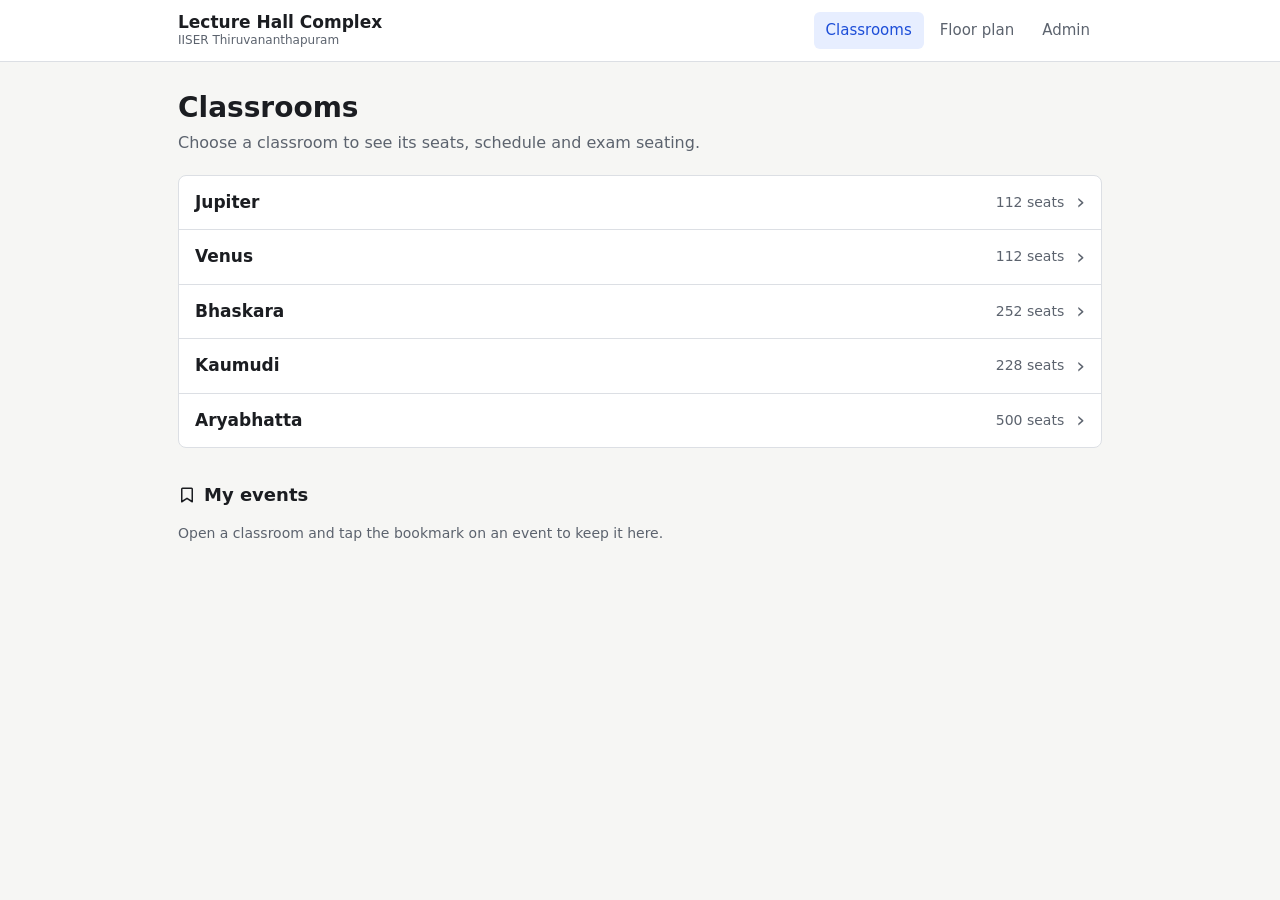
==== index.html @ d237cc65 "v1.3" ====
<!doctype html>
<html lang="en">
<head>
  <meta charset="utf-8">
  <meta name="viewport" content="width=device-width, initial-scale=1">
  <meta name="color-scheme" content="light dark">
  <meta name="theme-color" content="#f6f6f4" media="(prefers-color-scheme: light)">
  <meta name="theme-color" content="#121214" media="(prefers-color-scheme: dark)">
  <title>Lecture Hall Complex - IISER TVM</title>
  <link rel="stylesheet" href="css/styles.css">
</head>
<body>
  <header class="site-bar">
    <div class="site-bar-inner">
      <a class="brand" href="index.html"><b>Lecture Hall Complex</b><small>IISER Thiruvananthapuram</small></a>
      <nav class="site-nav" aria-label="Main">
        <a href="index.html" aria-current="page">Classrooms</a>
        <a href="interactive-map.html">Floor plan</a>
        <a href="admin.html">Admin</a>
      </nav>
    </div>
  </header>
  <main class="shell">
    <section aria-labelledby="rooms-title">
      <div class="home-head">
        <h1 id="rooms-title">Classrooms</h1>
        <p class="lede">Choose a classroom to see its seats, schedule and exam seating.</p>
      </div>
      <ul class="menu" id="room-list"></ul>
    </section>
    <section class="my-events" id="my-events" aria-labelledby="my-title"></section>
  </main>
  <script src="supabase/config.js"></script>
  <script src="js/format.js"></script>
  <script src="js/data.js"></script>
  <script src="js/store.js"></script>
  <script src="js/home.js"></script>
</body>
</html>
---- css/styles.css ----
/* IISER TVM Lecture Hall Complex - plain, flat styling.
   Solid colours, thin borders, system font. Follows the device setting: light by day, dark when the device is dark. */
:root {
  color-scheme: light dark;
  --bg: #f6f6f4; --surface: #ffffff; --soft: #f0f1f3;
  --ink: #1b1d21; --muted: #5c636e;
  --line: #dcdfe4; --line-strong: #b4b9c2;
  --accent: #1d4ed8; --accent-ink: #ffffff; --accent-soft: #e7eeff;
  --danger: #b42318; --danger-soft: #fdecea; --ok: #18794e;
  --class: #17794d; --class-soft: #e4f3ea;
  --exam: #b45309; --exam-soft: #fdf0dc;
  --other: #6d3fc4; --other-soft: #efe9fb;
  --stairs: #e8eaee; --scrim: rgba(0, 0, 0, .45);
  --seat-line: #aab0ba; --seat-ink: #2b2f36; --seat-taken: #e3e5e9; --board: #3b4048;
  --fp-bg: #ffffff; --fp-floor: #eef0f3; --fp-service: #e8eaee; --fp-room: #ffffff; --fp-room-hover: #e7eeff;
  --fp-a: #ffffff; --fp-b: #ffffff; --fp-c: #ffffff; --fp-wash: #e8eaee;
  --sans: system-ui, -apple-system, "Segoe UI", Roboto, "Helvetica Neue", Arial, sans-serif;
  --seat-w: 32px; --seat-h: 30px; --gap: 5px; --row-gap: 5px; --aisle-w: 26px; --gutter-w: 64px;
}
@media (prefers-color-scheme: dark) {
  :root {
    --bg: #121214; --surface: #1b1b1e; --soft: #242428;
    --ink: #ececee; --muted: #a2a2ab;
    --line: #2f2f35; --line-strong: #4b4b54;
    --accent: #7aa7ff; --accent-ink: #0b1220; --accent-soft: #1f2b47;
    --danger: #ff8f85; --danger-soft: #3a1f1d; --ok: #7fd3a7;
    --class: #7fd3a7; --class-soft: #1d2e26;
    --exam: #f0b765; --exam-soft: #35291a;
    --other: #b8a6f5; --other-soft: #2a2440;
    --stairs: #26262b; --scrim: rgba(0, 0, 0, .65);
    --seat-line: #5a5a64; --seat-ink: #e3e3e7; --seat-taken: #2a2a2f; --board: #3a3a42;
    --fp-bg: #1b1b1e; --fp-floor: #232327; --fp-service: #2a2a2f; --fp-room: #1b1b1e; --fp-room-hover: #1f2b47;
    --fp-a: #1b1b1e; --fp-b: #1b1b1e; --fp-c: #1b1b1e; --fp-wash: #2a2a2f;
  }
}

* { box-sizing: border-box; }
[hidden] { display: none !important; }
html { -webkit-text-size-adjust: 100%; background: var(--bg); }
body { min-height: 100vh; margin: 0; background: var(--bg); color: var(--ink); font: 16px/1.5 var(--sans); -webkit-font-smoothing: antialiased; }
h1, h2, h3 { margin: 0; line-height: 1.25; font-weight: 600; }
h1 { font-size: 28px; }
h2 { font-size: 18px; }
p { margin: 0; }
a { color: inherit; }
button, input, select, textarea { font: inherit; color: inherit; }
button { cursor: pointer; }
.muted { color: var(--muted); }
.small { font-size: 14px; }
.visually-hidden { position: absolute; width: 1px; height: 1px; overflow: hidden; clip: rect(0 0 0 0); white-space: nowrap; }
:focus-visible { outline: 2px solid var(--accent); outline-offset: 2px; }
.shell { max-width: 960px; margin: 0 auto; padding: 28px 18px 60px; }
.back { display: inline-block; color: var(--muted); text-decoration: none; font-size: 15px; }
.back:hover { color: var(--ink); text-decoration: underline; }
.lede { margin-top: 6px; color: var(--muted); }

/* ---------- site bar (home, floor plan, admin) ---------- */
.site-bar { border-bottom: 1px solid var(--line); background: var(--surface); }
.site-bar-inner { display: flex; align-items: center; justify-content: space-between; gap: 16px; max-width: 960px; margin: 0 auto; padding: 12px 18px; }
.brand { display: flex; flex-direction: column; text-decoration: none; line-height: 1.25; }
.brand b { font-size: 17px; font-weight: 650; }
.brand small { color: var(--muted); font-size: 12px; }
.site-nav { display: flex; gap: 4px; }
.site-nav a { padding: 7px 12px; border-radius: 6px; color: var(--muted); font-size: 15px; font-weight: 500; text-decoration: none; }
.site-nav a:hover { background: var(--soft); color: var(--ink); }
.site-nav a[aria-current="page"] { background: var(--accent-soft); color: var(--accent); }

/* ---------- buttons, fields, dialogs ---------- */
.btn { display: inline-flex; align-items: center; justify-content: center; gap: 6px; padding: 8px 14px; border: 1px solid var(--line-strong); border-radius: 6px; background: var(--surface); font-size: 14px; font-weight: 500; text-decoration: none; }
.btn:hover { background: var(--soft); }
.btn.primary { border-color: var(--accent); background: var(--accent); color: var(--accent-ink); }
.btn.primary:hover { filter: brightness(1.08); }
.btn.danger { border-color: var(--danger); background: var(--surface); color: var(--danger); }
.btn.danger:hover { background: var(--danger-soft); }
.btn.quiet { border-color: transparent; background: transparent; color: var(--muted); }
.btn.quiet:hover { background: var(--soft); color: var(--ink); }
.btn:disabled { opacity: .5; cursor: not-allowed; }
.icon-btn { display: inline-grid; place-items: center; width: 36px; height: 36px; padding: 0; border: 1px solid var(--line-strong); border-radius: 6px; background: var(--surface); color: var(--ink); }
.icon-btn:hover { background: var(--soft); }
.field { display: grid; gap: 6px; margin: 12px 0; font-size: 14px; font-weight: 500; color: var(--muted); }
.field input, .field select, .field textarea { width: 100%; padding: 9px 11px; border: 1px solid var(--line-strong); border-radius: 6px; background: var(--surface); color: var(--ink); font-weight: 400; }
.field input::placeholder, .field textarea::placeholder { color: var(--muted); opacity: .7; }
.field input:focus, .field select:focus, .field textarea:focus { border-color: var(--accent); outline: 2px solid var(--accent-soft); outline-offset: 0; }
select option { background: var(--surface); color: var(--ink); }
.field-row { display: grid; grid-template-columns: 1fr 1fr; gap: 12px; }
dialog { width: calc(100% - 28px); max-width: 460px; max-height: calc(100dvh - 28px); padding: 20px; overflow: auto; border: 1px solid var(--line-strong); border-radius: 8px; background: var(--surface); color: var(--ink); }
dialog::backdrop { background: var(--scrim); }
dialog h2 { font-size: 18px; }
.dialog-actions { display: flex; flex-wrap: wrap; justify-content: flex-end; gap: 10px; margin-top: 18px; }
#toast { position: fixed; left: 50%; bottom: 24px; z-index: 30; max-width: calc(100% - 32px); padding: 10px 16px; border-radius: 6px; background: var(--ink); color: var(--bg); font-size: 14px; opacity: 0; transform: translate(-50%, 8px); pointer-events: none; transition: opacity .15s, transform .15s; }
#toast.show { opacity: 1; transform: translate(-50%, 0); }
.type-dot { display: inline-block; width: 9px; height: 9px; margin-right: 6px; border-radius: 50%; background: var(--class); }
[data-type="exam"] > .type-dot, .type-dot[data-type="exam"] { background: var(--exam); }
[data-type="other"] > .type-dot, .type-dot[data-type="other"] { background: var(--other); }

/* ---------- home ---------- */
.home-head { margin-bottom: 20px; }
.section-title { margin-bottom: 10px; font-size: 18px; font-weight: 600; }
.menu { list-style: none; margin: 0; padding: 0; overflow: hidden; border: 1px solid var(--line); border-radius: 8px; background: var(--surface); }
.menu li + li { border-top: 1px solid var(--line); }
.room-link { display: flex; align-items: center; justify-content: space-between; gap: 12px; padding: 14px 16px; text-decoration: none; }
.room-link::after { content: '\203A'; color: var(--muted); font-size: 22px; line-height: 1; }
.room-link:hover, .room-link:focus-visible { background: var(--soft); }
.room-name { flex: 1; font-size: 17px; font-weight: 600; }
.room-cap { color: var(--muted); font-size: 14px; }
.my-events { margin-top: 36px; }
.my-events .section-title { display: flex; align-items: center; gap: 8px; }
.my-events .section-title svg { fill: none; stroke: currentColor; stroke-width: 2; stroke-linejoin: round; }
.my-cols { display: grid; gap: 22px; margin-top: 10px; }
@media (min-width: 760px) { .my-cols { grid-template-columns: 1fr 1fr; gap: 28px; } }
.my-col h3 { margin-bottom: 6px; font-size: 14px; font-weight: 600; color: var(--muted); }
.my-dates { display: flex; gap: 6px; padding: 2px 0 8px; overflow-x: auto; }
.my-empty { padding: 6px 0; color: var(--muted); font-size: 14px; }
.my-list { list-style: none; margin: 4px 0 0; padding: 0; display: grid; gap: 6px; }
.my-item { display: flex; align-items: stretch; gap: 4px; border: 1px solid var(--line); border-radius: 8px; background: var(--surface); }
.my-item.past { opacity: .55; }
.my-open { display: flex; flex: 1; align-items: center; gap: 12px; min-width: 0; padding: 8px 6px 8px 8px; text-decoration: none; }
.my-date { flex: 0 0 52px; padding: 5px 0; border-radius: 6px; background: var(--class-soft); color: var(--class); text-align: center; line-height: 1.15; }
.my-item[data-type="exam"] .my-date { background: var(--exam-soft); color: var(--exam); }
.my-item[data-type="other"] .my-date { background: var(--other-soft); color: var(--other); }
.my-date b { display: block; font-size: 16px; font-weight: 700; }
.my-date span { font-size: 11px; font-weight: 600; }
.my-text { min-width: 0; }
.my-title, .my-meta { display: block; overflow: hidden; text-overflow: ellipsis; white-space: nowrap; }
.my-title { font-weight: 600; font-size: 15px; }
.my-meta { color: var(--muted); font-size: 13px; }
.my-remove { align-self: center; flex: 0 0 auto; display: grid; place-items: center; width: 40px; height: 40px; padding: 0; border: 0; border-radius: 6px; background: transparent; color: var(--accent); }
.my-remove:hover { background: var(--soft); }
.my-remove svg, .chip-mark svg, .bookmark-btn svg { fill: none; stroke: currentColor; stroke-width: 2; stroke-linejoin: round; }
[aria-pressed="true"] > svg { fill: currentColor; }

/* ---------- floor plan page ---------- */
.map-card { overflow-x: auto; margin-top: 18px; padding: 8px; border: 1px solid var(--line); border-radius: 8px; background: var(--surface); }
.lhc-map-svg { display: block; width: 100%; min-width: 640px; height: auto; }
.room-hit { cursor: pointer; }
.room-hit:focus { outline: none; }
.room-hit:hover .room-shape, .room-hit:focus-visible .room-shape { fill: var(--fp-room-hover); stroke: var(--accent); stroke-width: 3; }
.fp-bg { fill: var(--fp-bg); stroke: var(--line); stroke-width: 2; }
.fp-floor { fill: var(--fp-floor); }
.fp-lobby, .fp-service { fill: var(--fp-service); stroke: var(--line-strong); stroke-width: 1.5; }
.room-shape { fill: var(--fp-room); stroke: var(--line-strong); stroke-width: 2; }
.fp-name { fill: var(--ink); font: 600 34px var(--sans); pointer-events: none; }
.fp-cap { fill: var(--muted); font: 400 22px var(--sans); pointer-events: none; }
.fp-label { fill: var(--muted); font: 500 22px var(--sans); }
.fp-sign { fill: var(--muted); font: 700 16px var(--sans); letter-spacing: .1em; }
.fp-lift { fill: var(--muted); }
.fp-door { fill: none; stroke: var(--line-strong); stroke-width: 2; stroke-linecap: round; pointer-events: none; }
.fp-lift-text { fill: var(--surface); font: 700 12px var(--sans); letter-spacing: .05em; pointer-events: none; }
.fp-wash { fill: var(--fp-wash); stroke: var(--line-strong); stroke-width: 1.5; }
.room-shape.tone-a { fill: var(--fp-a); }
.room-shape.tone-b { fill: var(--fp-b); }
.room-shape.tone-c { fill: var(--fp-c); }
.room-hit:hover .room-shape.tone-a, .room-hit:hover .room-shape.tone-b, .room-hit:hover .room-shape.tone-c,
.room-hit:focus-visible .room-shape.tone-a, .room-hit:focus-visible .room-shape.tone-b, .room-hit:focus-visible .room-shape.tone-c { fill: var(--fp-room-hover); }

/* ---------- classroom page ---------- */
body.room-page { display: flex; flex-direction: column; height: 100vh; height: 100dvh; overflow: hidden; }
.topbar { flex: 0 0 auto; border-bottom: 1px solid var(--line); background: var(--surface); }
.topbar-inner { display: flex; align-items: center; gap: 10px; max-width: 1240px; margin: 0 auto; padding: 8px 14px; }
.back-btn { display: inline-grid; place-items: center; width: 40px; height: 40px; border-radius: 6px; color: var(--ink); text-decoration: none; }
.back-btn:hover { background: var(--soft); }
.title-block { flex: 1; min-width: 0; }
.topbar h1 { overflow: hidden; font-size: 20px; text-overflow: ellipsis; white-space: nowrap; }
#room-sub { overflow: hidden; color: var(--muted); font-size: 13px; text-overflow: ellipsis; white-space: nowrap; }
.add-btn { display: inline-flex; align-items: center; gap: 6px; flex: 0 0 auto; padding: 7px 13px; border: 1px solid var(--line-strong); border-radius: 6px; background: var(--surface); font-size: 14px; font-weight: 500; text-decoration: none; }
.add-btn:hover { background: var(--soft); }

.event-bar { position: relative; z-index: 5; flex: 0 0 auto; border-bottom: 1px solid var(--line); background: var(--surface); }
.event-bar-inner { position: relative; display: flex; align-items: center; gap: 14px; max-width: 1240px; margin: 0 auto; padding: 8px 14px; }
.date-nav { position: relative; display: flex; flex: 0 0 auto; align-items: center; gap: 6px; padding-right: 14px; border-right: 1px solid var(--line); }
.date-strip { display: flex; gap: 6px; }
.date-pill { flex: 0 0 auto; display: flex; flex-direction: column; align-items: center; min-width: 60px; padding: 5px 10px; border: 1px solid var(--line); border-radius: 6px; background: var(--surface); line-height: 1.2; }
.date-pill span { color: var(--muted); font-size: 11px; font-weight: 500; }
.date-pill b { display: inline-flex; align-items: center; gap: 5px; font-size: 14px; font-weight: 600; white-space: nowrap; }
.date-pill:hover { background: var(--soft); }
.date-pill.selected { border-color: var(--accent); background: var(--accent); color: var(--accent-ink); }
.date-pill.selected span { color: inherit; opacity: .8; }
.strip-arrow { flex: 0 0 auto; display: grid; place-items: center; width: 32px; height: 32px; padding: 0; border: 1px solid var(--line-strong); border-radius: 6px; background: var(--surface); color: var(--ink); }
.strip-arrow:hover { background: var(--soft); }
.today-btn { flex: 0 0 auto; padding: 6px 10px; border: 0; border-radius: 6px; background: transparent; color: var(--accent); font-size: 13px; font-weight: 600; }
.today-btn:hover { background: var(--accent-soft); }
.no-events { align-self: center; color: var(--muted); font-size: 14px; }
.pk-pop { position: absolute; top: calc(100% + 10px); left: 0; z-index: 30; width: 280px; padding: 12px; border: 1px solid var(--line-strong); border-radius: 8px; background: var(--surface); }
.pk-head { display: flex; align-items: center; justify-content: space-between; margin-bottom: 8px; }
.pk-head button { width: 32px; height: 32px; border: 1px solid var(--line); border-radius: 6px; background: var(--surface); color: var(--ink); font-size: 18px; line-height: 1; }
.pk-head button:hover { background: var(--soft); }
.pk-grid { display: grid; grid-template-columns: repeat(7, 1fr); gap: 2px; text-align: center; }
.pk-dow { color: var(--muted); font-size: 11px; font-style: normal; font-weight: 600; line-height: 24px; }
.pk-day { position: relative; height: 34px; padding: 0; border: 1px solid transparent; border-radius: 6px; background: transparent; color: var(--ink); font-size: 14px; }
.pk-day:hover { background: var(--soft); }
.pk-day.today { border-color: var(--line-strong); }
.pk-day.has::after { content: ""; position: absolute; bottom: 3px; left: 50%; width: 4px; height: 4px; margin-left: -2px; border-radius: 50%; background: var(--class); }
.pk-day.on { background: var(--accent); color: var(--accent-ink); }
.pk-day.on.has::after { background: var(--accent-ink); }
.pk-today { display: block; width: 100%; margin-top: 8px; padding: 7px; border: 1px solid var(--line-strong); border-radius: 6px; background: var(--surface); font-size: 14px; font-weight: 500; }
.pk-today:hover { background: var(--soft); }

.event-strip { display: flex; flex: 1 1 0; min-width: 0; align-items: stretch; gap: 8px; padding: 2px 0; overflow-x: auto; scroll-snap-type: x proximity; scrollbar-width: thin; }
.chip-wrap { position: relative; flex: 0 0 auto; scroll-snap-align: start; }
.chip { display: flex; flex-direction: column; align-items: flex-start; gap: 1px; min-width: 116px; max-width: 176px; min-height: 48px; padding: 6px 34px 6px 10px; border: 1px solid var(--line); border-left: 4px solid var(--class); border-radius: 6px; background: var(--surface); text-align: left; }
.chip[data-type="exam"] { border-left-color: var(--exam); }
.chip[data-type="other"] { border-left-color: var(--other); }
.chip:hover { background: var(--soft); }
.chip.selected { border-color: var(--accent); border-left-color: var(--accent); background: var(--accent-soft); }
.chip-time { font-size: 14px; font-weight: 600; line-height: 1.25; white-space: nowrap; }
.chip-sub { max-width: 100%; overflow: hidden; color: var(--muted); font-size: 12px; text-overflow: ellipsis; white-space: nowrap; }
.chip-mark { position: absolute; top: 2px; right: 2px; display: grid; place-items: center; width: 30px; height: 30px; padding: 0; border: 0; border-radius: 6px; background: transparent; color: var(--muted); }
.chip-mark:hover { background: var(--soft); color: var(--ink); }
.chip-mark[aria-pressed="true"] { color: var(--accent); }

.layout-main { flex: 1; display: flex; min-height: 0; position: relative; }
.map-scroll { position: relative; flex: 1; display: flex; align-items: flex-start; min-height: 0; padding: 22px 18px 30px; overflow: auto; overscroll-behavior: contain; touch-action: pan-x pan-y; scrollbar-width: thin; scrollbar-color: var(--line-strong) transparent; }
.map-sizer { flex: 0 0 auto; margin: 0 auto; }
.pending { margin: auto; max-width: 420px; padding: 28px; text-align: center; color: var(--muted); }
.pending h2 { margin-bottom: 6px; color: var(--ink); }
.zoom-tools { position: absolute; right: 14px; bottom: 16px; z-index: 5; display: flex; flex-direction: column; overflow: hidden; border: 1px solid var(--line-strong); border-radius: 8px; background: var(--surface); }
.zoom-tools button { display: grid; place-items: center; width: 42px; height: 42px; padding: 0; border: 0; background: transparent; color: var(--ink); }
.zoom-tools button + button { border-top: 1px solid var(--line); }
.zoom-tools button:hover { background: var(--soft); }
.zoom-tools svg { fill: none; stroke: currentColor; stroke-width: 2; stroke-linecap: round; stroke-linejoin: round; }

.room-foot { flex: 0 0 auto; display: flex; flex-wrap: wrap; align-items: center; gap: 8px 18px; padding: 10px 14px; border-top: 1px solid var(--line); background: var(--surface); font-size: 14px; }
.room-foot:empty, .room-foot[hidden] { display: none; }
.foot-event { display: flex; flex: 1 1 260px; flex-direction: column; min-width: 0; }
.foot-event strong { overflow: hidden; text-overflow: ellipsis; white-space: nowrap; }
.foot-event span { color: var(--muted); font-size: 13px; }
.legend { display: flex; flex-wrap: wrap; gap: 4px 16px; color: var(--muted); font-size: 13px; }
.sw { display: inline-block; width: 16px; height: 15px; margin-right: 6px; vertical-align: -3px; border: 1px solid var(--seat-line); border-radius: 3px; background: var(--surface); }
.sw.marked { border-color: transparent; background: var(--seat-taken); }
.sw.mine { border-color: var(--accent); background: var(--accent); }
.sw.loose { width: 18px; height: 9px; border: 1.5px dashed var(--seat-line); background: none; vertical-align: -1px; }
.bookmark-btn { display: inline-flex; align-items: center; gap: 7px; padding: 7px 13px; border: 1px solid var(--line-strong); border-radius: 6px; background: var(--surface); font-size: 14px; font-weight: 500; }
.bookmark-btn:hover { background: var(--soft); }
.bookmark-btn[aria-pressed="true"] { border-color: var(--accent); background: var(--accent-soft); color: var(--accent); }

/* ---------- seat map: plain numbered boxes ---------- */
.hall { width: max-content; display: flex; flex-direction: column; gap: var(--row-gap); transform-origin: 0 0; }
.line { display: grid; grid-template-columns: var(--gutter-w) 1fr var(--gutter-w); align-items: center; }
.gutter { display: flex; align-items: center; justify-content: center; }
.cells { display: flex; gap: var(--gap); align-items: center; }
.span { flex: 0 0 auto; width: calc(var(--n) * var(--seat-w) + (var(--n) - 1) * var(--gap)); min-height: var(--seat-h); }
.line.front { margin-bottom: 18px; }
.line.rear { margin-top: 8px; }
.span.rear-mid { display: flex; justify-content: center; align-items: flex-start; }
.span.board { display: flex; align-items: center; justify-content: center; min-height: 28px; height: 28px; border-radius: 4px; background: var(--board); color: #f2f2f2; font-size: 11px; font-weight: 600; letter-spacing: .3em; text-indent: .3em; }

.seat { position: relative; flex: 0 0 var(--seat-w); width: var(--seat-w); height: var(--seat-h); padding: 0; border: 1px solid var(--seat-line); border-radius: 4px; background: var(--surface); color: var(--seat-ink); font-size: 12px; font-weight: 600; line-height: 1; font-variant-numeric: tabular-nums; text-align: center; }
.seat.long { font-size: 10px; letter-spacing: -.02em; }
.seat.readonly { cursor: default; }
.seat:not(:disabled):not(.readonly):hover { border-color: var(--accent); background: var(--accent-soft); color: var(--accent); }
.seat.booked { border-color: transparent; background: var(--seat-taken); color: var(--muted); cursor: not-allowed; }
.seat.mine, .seat.mine:disabled { border-color: var(--accent); background: var(--accent); color: var(--accent-ink); cursor: default; }

.aisle { position: relative; flex: 0 0 var(--aisle-w); width: var(--aisle-w); align-self: stretch; }
.aisle.stairs, .span.lead.stairs, .span.tail.stairs { margin-block: calc(var(--row-gap) / -2); background: var(--stairs); }
.span.lead.stairs, .span.tail.stairs { position: relative; align-self: stretch; }
.vlabel { position: absolute; left: 50%; top: 50%; z-index: 2; transform: translate(-50%, -50%) rotate(180deg); writing-mode: vertical-rl; font-style: normal; font-size: 10px; font-weight: 700; letter-spacing: .16em; color: var(--muted); white-space: nowrap; pointer-events: none; }
.door { display: inline-block; padding: 2px 8px; border: 1px solid var(--line-strong); border-radius: 4px; background: var(--surface); color: var(--muted); font-size: 10px; font-weight: 700; letter-spacing: .06em; white-space: nowrap; }
.aisle.rear .door { position: absolute; left: 50%; top: 0; transform: translateX(-50%); }
.span.chairs { display: flex; gap: var(--gap); align-items: center; }
.chair { flex: 0 0 var(--seat-w); height: 12px; border: 1.5px dashed var(--seat-line); border-radius: 4px; }
.span.tail.platform { display: flex; align-items: center; }

/* ---------- admin ---------- */
.admin-top { display: flex; align-items: flex-start; justify-content: space-between; gap: 12px; margin-bottom: 18px; }
.admin-top p { margin-top: 2px; color: var(--muted); font-size: 14px; }
.admin-top-actions { display: flex; align-items: center; gap: 8px; }
.admin-hidden { display: none !important; }
.admin-panel { padding: 20px; margin-bottom: 16px; border: 1px solid var(--line); border-radius: 8px; background: var(--surface); }
.admin-panel h2 { margin-bottom: 4px; }
.panel-intro { margin-bottom: 14px; color: var(--muted); font-size: 14px; }
.segmented { display: grid; grid-auto-flow: column; gap: 0; margin-bottom: 14px; overflow: hidden; border: 1px solid var(--line-strong); border-radius: 6px; }
.segmented button { padding: 8px 10px; border: 0; background: var(--surface); font-size: 14px; font-weight: 500; color: var(--muted); }
.segmented button + button { border-left: 1px solid var(--line-strong); }
.segmented button[aria-pressed="true"] { background: var(--accent); color: var(--accent-ink); }
.admin-message { min-height: 20px; margin-top: 10px; color: var(--muted); font-size: 14px; }
.admin-message[data-kind="error"], .admin-message.is-error { color: var(--danger); }
.admin-message[data-kind="success"] { color: var(--ok); }
.conflict-box { margin-top: 10px; padding: 10px 12px; border: 1px solid var(--danger); border-radius: 6px; background: var(--danger-soft); font-size: 14px; }
.conflict-box ul { margin: 6px 0 10px; padding-left: 18px; }
.admin-tabs { display: flex; gap: 4px; margin-bottom: 16px; border-bottom: 1px solid var(--line); }
.admin-tabs button { margin-bottom: -1px; padding: 9px 14px; border: 0; border-bottom: 2px solid transparent; background: transparent; font-weight: 500; color: var(--muted); }
.admin-tabs button:hover { color: var(--ink); }
.admin-tabs button[aria-selected="true"] { border-bottom-color: var(--accent); color: var(--ink); }
.admin-toolbar { display: flex; flex-wrap: wrap; align-items: center; gap: 10px; margin-bottom: 14px; }
.admin-toolbar select { padding: 8px 11px; border: 1px solid var(--line-strong); border-radius: 6px; background: var(--surface); color: var(--ink); font-weight: 500; }
.admin-toolbar .spacer { flex: 1; }
.admin-repeat { margin: 12px 0; padding: 12px 14px; border: 1px solid var(--line); border-radius: 6px; background: var(--soft); }
.admin-repeat-toggle { display: flex; align-items: flex-start; gap: 10px; cursor: pointer; }
.admin-repeat-toggle small { display: block; color: var(--muted); font-size: 13px; }
.admin-repeat-toggle input, .option input { margin-top: 4px; accent-color: var(--accent); }
fieldset.field { padding: 0; border: 0; min-width: 0; }
.admin-weekdays { display: flex; flex-wrap: wrap; gap: 6px; }
.admin-weekdays label { position: relative; cursor: pointer; }
.admin-weekdays input { position: absolute; opacity: 0; }
.admin-weekdays span { display: inline-block; padding: 6px 11px; border: 1px solid var(--line-strong); border-radius: 6px; background: var(--surface); font-size: 13px; font-weight: 500; color: var(--muted); }
.admin-weekdays input:checked + span { border-color: var(--accent); background: var(--accent); color: var(--accent-ink); }
.admin-weekdays input:focus-visible + span { outline: 2px solid var(--accent); outline-offset: 2px; }
.event-detail dl { display: grid; grid-template-columns: auto 1fr; gap: 6px 14px; margin: 14px 0 0; font-size: 14px; }
.event-detail dt { color: var(--muted); }
.event-detail dd { margin: 0; overflow-wrap: anywhere; }

.option-list { display: grid; gap: 8px; }
.option { display: flex; align-items: flex-start; gap: 12px; padding: 12px 14px; border: 1px solid var(--line); border-radius: 6px; background: var(--surface); cursor: pointer; }
.option:hover { border-color: var(--line-strong); }
.option:has(input:checked) { border-color: var(--accent); background: var(--accent-soft); }
.option strong { display: block; font-size: 15px; }
.option small { color: var(--muted); font-size: 13px; }
.coadmin-list { list-style: none; margin: 12px 0 0; padding: 0; display: grid; gap: 6px; }
.coadmin-item { display: flex; flex-wrap: wrap; align-items: center; justify-content: space-between; gap: 10px; padding: 10px 12px; border: 1px solid var(--line); border-radius: 6px; background: var(--surface); }
.coadmin-item span { flex: 1 1 160px; min-width: 0; overflow: hidden; text-overflow: ellipsis; white-space: nowrap; font-weight: 500; font-size: 14px; }
.coadmin-actions { display: flex; flex: 0 0 auto; gap: 6px; }
.coadmin-actions .btn { padding: 6px 11px; font-size: 13px; }

/* weekly calendar (admin) */
.cal-toolbar { display: flex; flex-wrap: wrap; align-items: center; gap: 8px; margin-bottom: 12px; }
.cal-title { flex: 1; min-width: 160px; font-size: 17px; font-weight: 600; }
.cal-scroll { position: relative; max-height: calc(100dvh - 250px); min-height: 360px; overflow: auto; border: 1px solid var(--line); border-radius: 8px; background: var(--surface); scrollbar-width: thin; scrollbar-color: var(--line-strong) transparent; }
.cal-grid { display: grid; grid-template-columns: 52px repeat(7, minmax(112px, 1fr)); min-width: 52px; width: 100%; }
.cal-corner, .cal-day-head { position: sticky; top: 0; z-index: 4; padding: 8px 4px; border-bottom: 1px solid var(--line); background: var(--surface); text-align: center; line-height: 1.2; }
.cal-corner { left: 0; z-index: 5; }
.cal-day-head { border-left: 1px solid var(--line); font-size: 12px; color: var(--muted); }
.cal-day-head b { display: grid; place-items: center; width: 34px; height: 34px; margin: 3px auto 0; border-radius: 50%; color: var(--ink); font-size: 18px; font-weight: 600; }
.cal-day-head.today { color: var(--ink); }
.cal-day-head.today b { background: var(--accent); color: var(--accent-ink); }
.cal-times { position: sticky; left: 0; z-index: 3; background: var(--surface); }
.cal-times span { position: absolute; right: 6px; transform: translateY(-50%); color: var(--muted); font-size: 11px; white-space: nowrap; }
.cal-times, .cal-col { height: calc(var(--hours) * var(--hour-h)); }
.cal-col { position: relative; border-left: 1px solid var(--line); background-image: linear-gradient(var(--line) 1px, transparent 1px); background-size: 100% var(--hour-h); cursor: pointer; }
.cal-hover { position: absolute; left: 2px; right: 2px; z-index: 1; padding: 2px 7px; border: 1px solid var(--accent); border-radius: 4px; background: var(--accent-soft); color: var(--accent); font-size: 11px; font-weight: 600; pointer-events: none; }
.cal-ev { position: absolute; left: 2px; right: 5px; z-index: 2; display: block; width: auto; overflow: hidden; padding: 3px 7px; border: 0; border-left: 3px solid var(--class); border-radius: 4px; background: var(--class-soft); color: var(--ink); text-align: left; font-size: 12px; line-height: 1.25; cursor: pointer; user-select: none; -webkit-user-select: none; }
.cal-ev[data-type="exam"] { border-left-color: var(--exam); background: var(--exam-soft); }
.cal-ev[data-type="other"] { border-left-color: var(--other); background: var(--other-soft); }
.cal-ev:hover { outline: 1px solid var(--line-strong); }
.cal-ev.dragging { z-index: 8; cursor: grabbing; opacity: .88; outline: 1px solid var(--accent); }
.cal-ev strong { display: -webkit-box; overflow: hidden; font-size: 12px; font-weight: 600; overflow-wrap: anywhere; -webkit-box-orient: vertical; -webkit-line-clamp: 2; line-clamp: 2; }
.cal-ev span { display: block; overflow: hidden; color: var(--muted); text-overflow: ellipsis; white-space: nowrap; }
.cal-now { position: absolute; left: 0; right: 0; z-index: 3; height: 2px; background: var(--danger); pointer-events: none; }
.cal-now::before { content: ''; position: absolute; left: -4px; top: -3px; width: 8px; height: 8px; border-radius: 50%; background: var(--danger); }
.cal-legend { display: flex; flex-wrap: wrap; gap: 4px 16px; margin-top: 12px; color: var(--muted); font-size: 13px; }

body.room-page #toast { bottom: 140px; }

/* ---------- phones ---------- */
@media (max-width: 759px) {
  :root { --gap: 4px; --row-gap: 4px; --aisle-w: 24px; --gutter-w: 54px; }
  h1 { font-size: 24px; }
  .shell { padding: 20px 14px 44px; }
  .site-bar-inner { flex-wrap: wrap; gap: 6px; padding: 10px 14px 8px; }
  .site-nav { width: calc(100% + 18px); margin: 0 -9px; }
  .site-nav a { flex: 1; padding: 8px 6px; text-align: center; font-size: 14px; }
  .topbar h1 { font-size: 18px; }
  .map-scroll { padding: 12px 8px 14px; }
  .zoom-tools { right: 10px; bottom: 12px; }
  .admin-panel { padding: 16px; }
  .cal-scroll { max-height: calc(100dvh - 230px); }
  .cal-grid { grid-template-columns: 44px repeat(7, minmax(122px, 1fr)); }
  .field-row { gap: 8px; }
  .field-row.stack { grid-template-columns: 1fr; gap: 0; }

  /* Date bar: one tidy row (back arrow, the chosen date, forward arrow, Today), then the events scroll sideways below it. */
  .event-bar-inner { flex-direction: column; align-items: stretch; gap: 8px; padding: 8px 12px 10px; }
  .date-nav { position: static; padding-right: 0; border-right: 0; gap: 6px; }
  .date-strip { flex: 1; min-width: 0; }
  .date-pill:not(.selected) { display: none; }
  .date-pill.selected { flex: 1; flex-direction: row; justify-content: center; gap: 8px; min-height: 36px; padding: 6px 10px; }
  .date-pill.selected span { font-size: 14px; }
  .date-pill.selected b { font-size: 15px; }
  .pk-pop { left: 12px; right: 12px; width: auto; max-width: 320px; }
  .event-strip { flex: none; width: 100%; padding: 0 0 2px; }
  .chip { min-width: 128px; }
}
@media (prefers-reduced-motion: reduce) { * { transition: none !important; } }
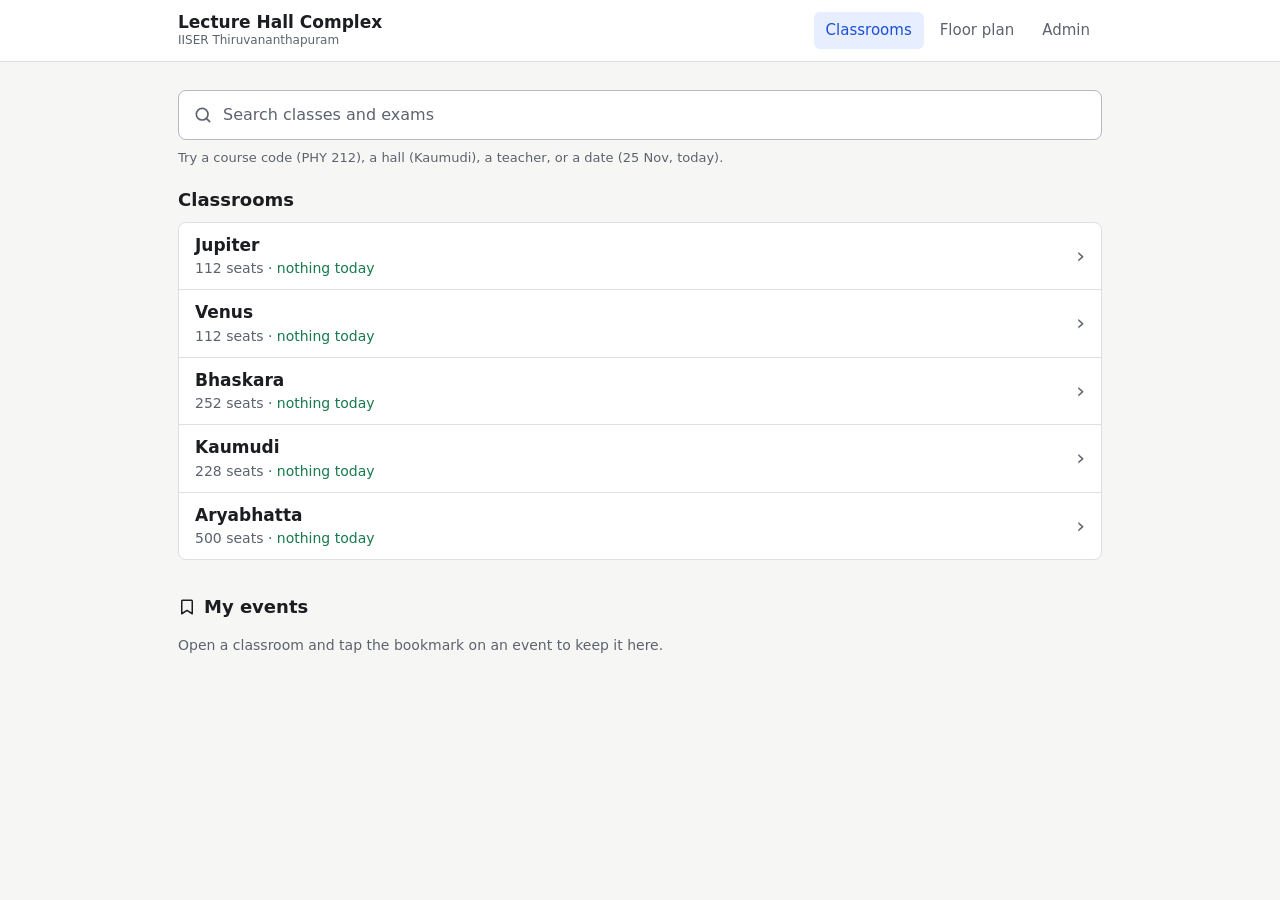
==== commit df43d955: "v1.31" ====
--- a/index.html
+++ b/index.html
@@ -21,14 +21,31 @@
     </div>
   </header>
   <main class="shell">
-    <section aria-labelledby="rooms-title">
-      <div class="home-head">
-        <h1 id="rooms-title">Classrooms</h1>
-        <p class="lede">Choose a classroom to see its seats, schedule and exam seating.</p>
+    <section class="search" aria-label="Search classes and exams">
+      <label class="visually-hidden" for="search-input">Search classes and exams</label>
+      <div class="search-box">
+        <svg viewBox="0 0 24 24" width="20" height="20" fill="none" stroke="currentColor" stroke-width="2" stroke-linecap="round" stroke-linejoin="round" aria-hidden="true"><circle cx="11" cy="11" r="7"/><path d="M20 20l-4-4"/></svg>
+        <input id="search-input" type="search" placeholder="Search classes and exams" autocomplete="off" autocapitalize="off" spellcheck="false" enterkeyhint="search">
+        <button type="button" id="search-clear" aria-label="Clear search" hidden>&times;</button>
       </div>
-      <ul class="menu" id="room-list"></ul>
+      <p class="search-hint" id="search-hint">Try a course code (PHY 212), a hall (Kaumudi), a teacher, or a date (25 Nov, today).</p>
+      <div class="filters" id="search-filters" role="group" aria-label="Show" hidden>
+        <button type="button" data-filter="all" aria-pressed="true">All</button>
+        <button type="button" data-filter="class" aria-pressed="false">Classes</button>
+        <button type="button" data-filter="exam" aria-pressed="false">Exams</button>
+      </div>
+      <div id="search-results" aria-live="polite"></div>
     </section>
-    <section class="my-events" id="my-events" aria-labelledby="my-title"></section>
+
+    <div id="home-sections">
+      <section aria-labelledby="rooms-title">
+        <h1 class="section-title" id="rooms-title">Classrooms</h1>
+        <ul class="menu" id="room-list"></ul>
+      </section>
+      <section class="home-block" id="coming-up" aria-labelledby="coming-title" hidden></section>
+      <section class="home-block" id="next-exams" aria-labelledby="exams-title" hidden></section>
+      <section class="my-events" id="my-events" aria-labelledby="my-title"></section>
+    </div>
   </main>
   <script src="supabase/config.js"></script>
   <script src="js/format.js"></script>
--- a/css/styles.css
+++ b/css/styles.css
@@ -98,11 +98,33 @@
 .section-title { margin-bottom: 10px; font-size: 18px; font-weight: 600; }
 .menu { list-style: none; margin: 0; padding: 0; overflow: hidden; border: 1px solid var(--line); border-radius: 8px; background: var(--surface); }
 .menu li + li { border-top: 1px solid var(--line); }
-.room-link { display: flex; align-items: center; justify-content: space-between; gap: 12px; padding: 14px 16px; text-decoration: none; }
+.room-link { display: flex; align-items: center; justify-content: space-between; gap: 12px; min-height: 60px; padding: 10px 16px; text-decoration: none; }
+.room-text { display: flex; flex-direction: column; min-width: 0; }
 .room-link::after { content: '\203A'; color: var(--muted); font-size: 22px; line-height: 1; }
 .room-link:hover, .room-link:focus-visible { background: var(--soft); }
-.room-name { flex: 1; font-size: 17px; font-weight: 600; }
+.room-name { font-size: 17px; font-weight: 600; }
 .room-cap { color: var(--muted); font-size: 14px; }
+.room-today { color: var(--class); }
+/* search and home blocks */
+.search { margin-bottom: 22px; }
+.search-box { display: flex; align-items: center; gap: 10px; padding: 0 6px 0 14px; border: 1px solid var(--line-strong); border-radius: 8px; background: var(--surface); color: var(--muted); }
+.search-box:focus-within { border-color: var(--accent); outline: 2px solid var(--accent-soft); }
+.search-box input { flex: 1; min-width: 0; height: 48px; padding: 0; border: 0; background: transparent; color: var(--ink); font-size: 16px; outline: none; -webkit-appearance: none; appearance: none; }
+.search-box input::-webkit-search-cancel-button { display: none; }
+.search-box input::placeholder { color: var(--muted); }
+.search-box button { width: 40px; height: 40px; border: 0; border-radius: 6px; background: transparent; color: var(--muted); font-size: 24px; line-height: 1; }
+.search-box button:hover { background: var(--soft); color: var(--ink); }
+.search-hint { margin-top: 8px; color: var(--muted); font-size: 13px; }
+.filters { display: flex; gap: 6px; margin-top: 12px; }
+.filters button { padding: 7px 14px; border: 1px solid var(--line-strong); border-radius: 6px; background: var(--surface); font-size: 14px; font-weight: 500; color: var(--muted); }
+.filters button[aria-pressed="true"] { border-color: var(--accent); background: var(--accent); color: var(--accent-ink); }
+#search-results { margin-top: 12px; }
+.result-count { margin-bottom: 8px; color: var(--muted); font-size: 14px; }
+.result-list .my-title, .result-list .my-meta { white-space: normal; overflow-wrap: anywhere; }
+.result-list .my-open { min-height: 60px; }
+.more-btn { width: 100%; margin-top: 10px; min-height: 44px; }
+.home-block { margin-top: 32px; }
+.see-all { margin-top: 6px; color: var(--accent); }
 .my-events { margin-top: 36px; }
 .my-events .section-title { display: flex; align-items: center; gap: 8px; }
 .my-events .section-title svg { fill: none; stroke: currentColor; stroke-width: 2; stroke-linejoin: round; }
@@ -111,7 +133,7 @@
 .my-col h3 { margin-bottom: 6px; font-size: 14px; font-weight: 600; color: var(--muted); }
 .my-dates { display: flex; gap: 6px; padding: 2px 0 8px; overflow-x: auto; }
 .my-empty { padding: 6px 0; color: var(--muted); font-size: 14px; }
-.my-list { list-style: none; margin: 4px 0 0; padding: 0; display: grid; gap: 6px; }
+.my-list { list-style: none; margin: 4px 0 0; padding: 0; display: grid; grid-template-columns: minmax(0, 1fr); gap: 6px; }
 .my-item { display: flex; align-items: stretch; gap: 4px; border: 1px solid var(--line); border-radius: 8px; background: var(--surface); }
 .my-item.past { opacity: .55; }
 .my-open { display: flex; flex: 1; align-items: center; gap: 12px; min-width: 0; padding: 8px 6px 8px 8px; text-decoration: none; }
@@ -180,7 +202,8 @@
 .today-btn { flex: 0 0 auto; padding: 6px 10px; border: 0; border-radius: 6px; background: transparent; color: var(--accent); font-size: 13px; font-weight: 600; }
 .today-btn:hover { background: var(--accent-soft); }
 .no-events { align-self: center; color: var(--muted); font-size: 14px; }
-.pk-pop { position: absolute; top: calc(100% + 10px); left: 0; z-index: 30; width: 280px; padding: 12px; border: 1px solid var(--line-strong); border-radius: 8px; background: var(--surface); }
+.day-bar { display: none; }
+.pk-pop { position: absolute; top: calc(100% + 6px); left: 14px; z-index: 30; width: 280px; padding: 12px; border: 1px solid var(--line-strong); border-radius: 8px; background: var(--surface); }
 .pk-head { display: flex; align-items: center; justify-content: space-between; margin-bottom: 8px; }
 .pk-head button { width: 32px; height: 32px; border: 1px solid var(--line); border-radius: 6px; background: var(--surface); color: var(--ink); font-size: 18px; line-height: 1; }
 .pk-head button:hover { background: var(--soft); }
@@ -197,13 +220,13 @@
 
 .event-strip { display: flex; flex: 1 1 0; min-width: 0; align-items: stretch; gap: 8px; padding: 2px 0; overflow-x: auto; scroll-snap-type: x proximity; scrollbar-width: thin; }
 .chip-wrap { position: relative; flex: 0 0 auto; scroll-snap-align: start; }
-.chip { display: flex; flex-direction: column; align-items: flex-start; gap: 1px; min-width: 116px; max-width: 176px; min-height: 48px; padding: 6px 34px 6px 10px; border: 1px solid var(--line); border-left: 4px solid var(--class); border-radius: 6px; background: var(--surface); text-align: left; }
+.chip { display: flex; flex-direction: column; align-items: flex-start; gap: 1px; min-width: 116px; max-width: 220px; min-height: 48px; padding: 6px 34px 6px 10px; border: 1px solid var(--line); border-left: 4px solid var(--class); border-radius: 6px; background: var(--surface); text-align: left; }
 .chip[data-type="exam"] { border-left-color: var(--exam); }
 .chip[data-type="other"] { border-left-color: var(--other); }
 .chip:hover { background: var(--soft); }
 .chip.selected { border-color: var(--accent); border-left-color: var(--accent); background: var(--accent-soft); }
 .chip-time { font-size: 14px; font-weight: 600; line-height: 1.25; white-space: nowrap; }
-.chip-sub { max-width: 100%; overflow: hidden; color: var(--muted); font-size: 12px; text-overflow: ellipsis; white-space: nowrap; }
+.chip-sub { max-width: 100%; color: var(--muted); font-size: 12px; line-height: 1.3; overflow-wrap: anywhere; }
 .chip-mark { position: absolute; top: 2px; right: 2px; display: grid; place-items: center; width: 30px; height: 30px; padding: 0; border: 0; border-radius: 6px; background: transparent; color: var(--muted); }
 .chip-mark:hover { background: var(--soft); color: var(--ink); }
 .chip-mark[aria-pressed="true"] { color: var(--accent); }
@@ -222,7 +245,7 @@
 .room-foot { flex: 0 0 auto; display: flex; flex-wrap: wrap; align-items: center; gap: 8px 18px; padding: 10px 14px; border-top: 1px solid var(--line); background: var(--surface); font-size: 14px; }
 .room-foot:empty, .room-foot[hidden] { display: none; }
 .foot-event { display: flex; flex: 1 1 260px; flex-direction: column; min-width: 0; }
-.foot-event strong { overflow: hidden; text-overflow: ellipsis; white-space: nowrap; }
+.foot-event strong { overflow-wrap: anywhere; }
 .foot-event span { color: var(--muted); font-size: 13px; }
 .legend { display: flex; flex-wrap: wrap; gap: 4px 16px; color: var(--muted); font-size: 13px; }
 .sw { display: inline-block; width: 16px; height: 15px; margin-right: 6px; vertical-align: -3px; border: 1px solid var(--seat-line); border-radius: 3px; background: var(--surface); }
@@ -333,7 +356,7 @@
 .cal-ev[data-type="other"] { border-left-color: var(--other); background: var(--other-soft); }
 .cal-ev:hover { outline: 1px solid var(--line-strong); }
 .cal-ev.dragging { z-index: 8; cursor: grabbing; opacity: .88; outline: 1px solid var(--accent); }
-.cal-ev strong { display: -webkit-box; overflow: hidden; font-size: 12px; font-weight: 600; overflow-wrap: anywhere; -webkit-box-orient: vertical; -webkit-line-clamp: 2; line-clamp: 2; }
+.cal-ev strong { display: -webkit-box; overflow: hidden; font-size: 12px; font-weight: 600; overflow-wrap: anywhere; -webkit-box-orient: vertical; -webkit-line-clamp: 6; line-clamp: 6; }
 .cal-ev span { display: block; overflow: hidden; color: var(--muted); text-overflow: ellipsis; white-space: nowrap; }
 .cal-now { position: absolute; left: 0; right: 0; z-index: 3; height: 2px; background: var(--danger); pointer-events: none; }
 .cal-now::before { content: ''; position: absolute; left: -4px; top: -3px; width: 8px; height: 8px; border-radius: 50%; background: var(--danger); }
@@ -346,6 +369,9 @@
   :root { --gap: 4px; --row-gap: 4px; --aisle-w: 24px; --gutter-w: 54px; }
   h1 { font-size: 24px; }
   .shell { padding: 20px 14px 44px; }
+  .home-block { margin-top: 26px; }
+  .my-events { margin-top: 28px; }
+  .my-open { min-height: 56px; }
   .site-bar-inner { flex-wrap: wrap; gap: 6px; padding: 10px 14px 8px; }
   .site-nav { width: calc(100% + 18px); margin: 0 -9px; }
   .site-nav a { flex: 1; padding: 8px 6px; text-align: center; font-size: 14px; }
@@ -358,16 +384,24 @@
   .field-row { gap: 8px; }
   .field-row.stack { grid-template-columns: 1fr; gap: 0; }
 
-  /* Date bar: one tidy row (back arrow, the chosen date, forward arrow, Today), then the events scroll sideways below it. */
-  .event-bar-inner { flex-direction: column; align-items: stretch; gap: 8px; padding: 8px 12px 10px; }
-  .date-nav { position: static; padding-right: 0; border-right: 0; gap: 6px; }
-  .date-strip { flex: 1; min-width: 0; }
-  .date-pill:not(.selected) { display: none; }
-  .date-pill.selected { flex: 1; flex-direction: row; justify-content: center; gap: 8px; min-height: 36px; padding: 6px 10px; }
-  .date-pill.selected span { font-size: 14px; }
-  .date-pill.selected b { font-size: 15px; }
+  /* Date bar: a month button and a scrolling row of day tiles, with the day's events below. */
+  .event-bar-inner { flex-direction: column; align-items: stretch; gap: 6px; padding: 6px 0 8px; }
+  .date-nav { display: none; }
+  .day-bar { display: block; }
+  .day-head { display: flex; align-items: center; justify-content: space-between; padding: 0 8px 0 12px; }
+  .month-btn { display: inline-flex; align-items: center; gap: 4px; padding: 6px 4px; border: 0; background: transparent; font-size: 16px; font-weight: 600; }
+  .day-strip { position: relative; display: flex; gap: 4px; padding: 2px 12px; overflow-x: auto; scrollbar-width: none; }
+  .day-strip::-webkit-scrollbar { display: none; }
+  .day-tile { position: relative; flex: 0 0 auto; display: flex; flex-direction: column; align-items: center; justify-content: center; gap: 2px; width: 46px; height: 58px; padding: 0; border: 1px solid transparent; border-radius: 8px; background: transparent; }
+  .day-tile span { color: var(--muted); font-size: 11px; font-weight: 500; }
+  .day-tile b { font-size: 18px; font-weight: 600; line-height: 1; }
+  .day-tile.today { border-color: var(--line-strong); }
+  .day-tile.has::after { content: ""; position: absolute; bottom: 5px; width: 5px; height: 5px; border-radius: 50%; background: var(--class); }
+  .day-tile.selected { border-color: var(--accent); background: var(--accent); color: var(--accent-ink); }
+  .day-tile.selected span { color: inherit; opacity: .85; }
+  .day-tile.selected.has::after { background: var(--accent-ink); }
   .pk-pop { left: 12px; right: 12px; width: auto; max-width: 320px; }
-  .event-strip { flex: none; width: 100%; padding: 0 0 2px; }
+  .event-strip { flex: none; width: 100%; padding: 0 12px 2px; }
   .chip { min-width: 128px; }
 }
 @media (prefers-reduced-motion: reduce) { * { transition: none !important; } }
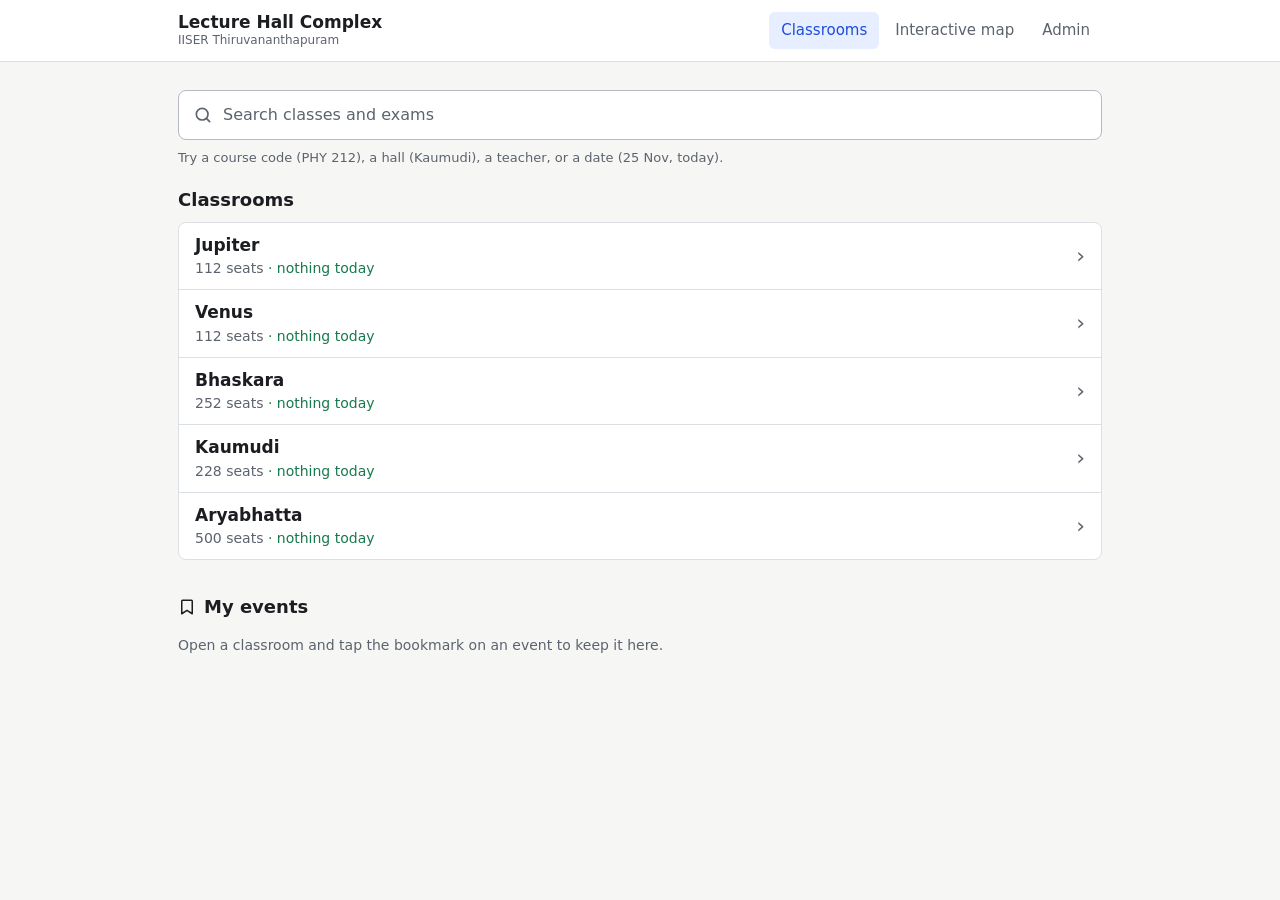
==== commit f2e587bb: "v1.32" ====
--- a/index.html
+++ b/index.html
@@ -15,7 +15,7 @@
       <a class="brand" href="index.html"><b>Lecture Hall Complex</b><small>IISER Thiruvananthapuram</small></a>
       <nav class="site-nav" aria-label="Main">
         <a href="index.html" aria-current="page">Classrooms</a>
-        <a href="interactive-map.html">Floor plan</a>
+        <a href="interactive-map.html">Interactive map</a>
         <a href="admin.html">Admin</a>
       </nav>
     </div>
@@ -42,8 +42,6 @@
         <h1 class="section-title" id="rooms-title">Classrooms</h1>
         <ul class="menu" id="room-list"></ul>
       </section>
-      <section class="home-block" id="coming-up" aria-labelledby="coming-title" hidden></section>
-      <section class="home-block" id="next-exams" aria-labelledby="exams-title" hidden></section>
       <section class="my-events" id="my-events" aria-labelledby="my-title"></section>
     </div>
   </main>
--- a/css/styles.css
+++ b/css/styles.css
@@ -18,7 +18,7 @@
   --seat-w: 32px; --seat-h: 30px; --gap: 5px; --row-gap: 5px; --aisle-w: 26px; --gutter-w: 64px;
 }
 @media (prefers-color-scheme: dark) {
-  :root {
+  :root:not(.light-only) {
     --bg: #121214; --surface: #1b1b1e; --soft: #242428;
     --ink: #ececee; --muted: #a2a2ab;
     --line: #2f2f35; --line-strong: #4b4b54;
@@ -34,6 +34,7 @@
   }
 }
 
+html.light-only { color-scheme: light; }
 * { box-sizing: border-box; }
 [hidden] { display: none !important; }
 html { -webkit-text-size-adjust: 100%; background: var(--bg); }
@@ -123,8 +124,6 @@
 .result-list .my-title, .result-list .my-meta { white-space: normal; overflow-wrap: anywhere; }
 .result-list .my-open { min-height: 60px; }
 .more-btn { width: 100%; margin-top: 10px; min-height: 44px; }
-.home-block { margin-top: 32px; }
-.see-all { margin-top: 6px; color: var(--accent); }
 .my-events { margin-top: 36px; }
 .my-events .section-title { display: flex; align-items: center; gap: 8px; }
 .my-events .section-title svg { fill: none; stroke: currentColor; stroke-width: 2; stroke-linejoin: round; }
@@ -369,7 +368,6 @@
   :root { --gap: 4px; --row-gap: 4px; --aisle-w: 24px; --gutter-w: 54px; }
   h1 { font-size: 24px; }
   .shell { padding: 20px 14px 44px; }
-  .home-block { margin-top: 26px; }
   .my-events { margin-top: 28px; }
   .my-open { min-height: 56px; }
   .site-bar-inner { flex-wrap: wrap; gap: 6px; padding: 10px 14px 8px; }
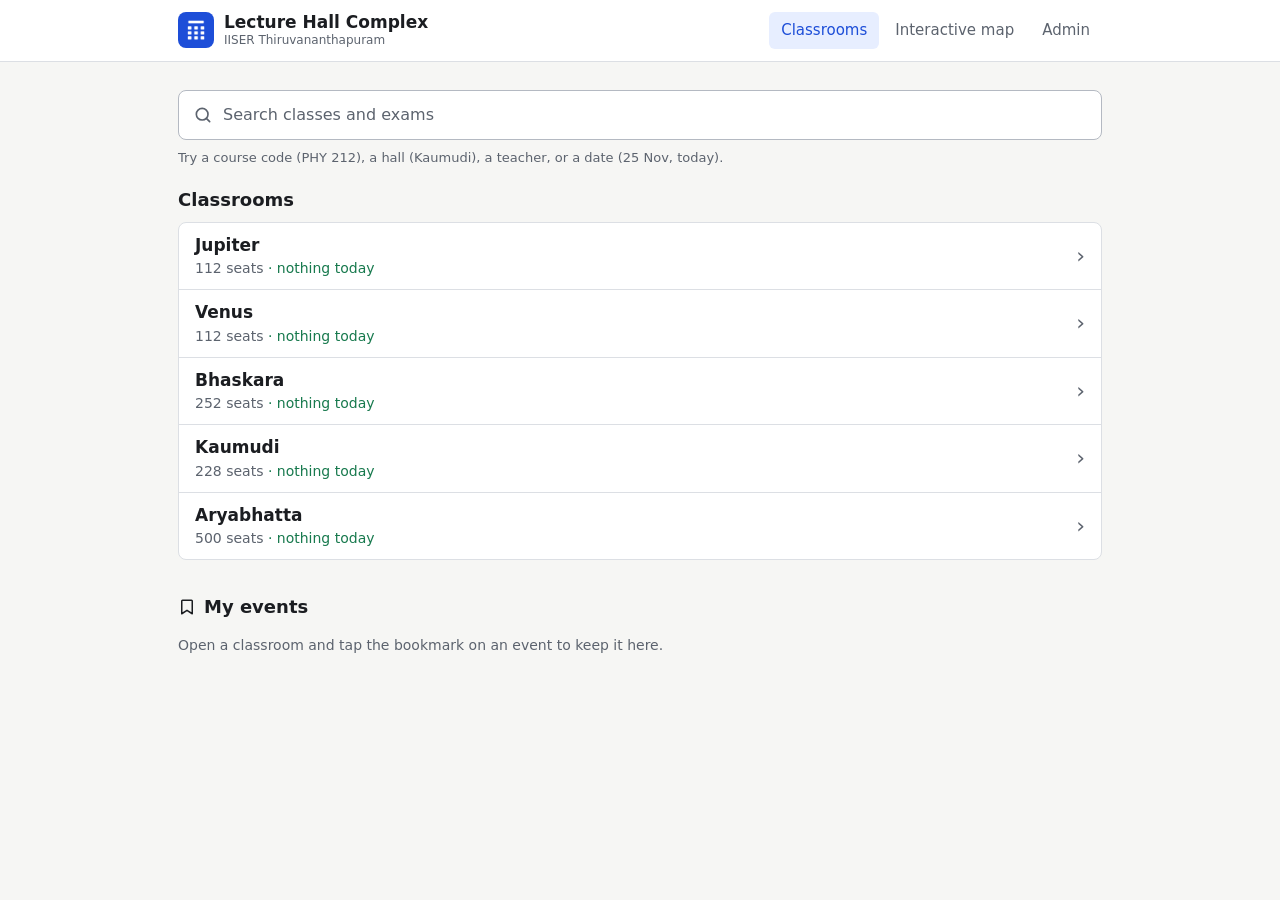
==== commit 19ce796c: "v1.33" ====
--- a/index.html
+++ b/index.html
@@ -7,12 +7,15 @@
   <meta name="theme-color" content="#f6f6f4" media="(prefers-color-scheme: light)">
   <meta name="theme-color" content="#121214" media="(prefers-color-scheme: dark)">
   <title>Lecture Hall Complex - IISER TVM</title>
+  <link rel="manifest" href="manifest.webmanifest">
+  <link rel="icon" href="icons/icon-192.png" type="image/png">
+  <link rel="apple-touch-icon" href="icons/apple-touch-icon.png">
   <link rel="stylesheet" href="css/styles.css">
 </head>
 <body>
   <header class="site-bar">
     <div class="site-bar-inner">
-      <a class="brand" href="index.html"><b>Lecture Hall Complex</b><small>IISER Thiruvananthapuram</small></a>
+      <a class="brand" href="index.html"><img class="brand-icon" src="icons/icon-192.png" alt="" width="36" height="36"><span class="brand-text"><b>Lecture Hall Complex</b><small>IISER Thiruvananthapuram</small></span></a>
       <nav class="site-nav" aria-label="Main">
         <a href="index.html" aria-current="page">Classrooms</a>
         <a href="interactive-map.html">Interactive map</a>
@@ -50,5 +53,6 @@
   <script src="js/data.js"></script>
   <script src="js/store.js"></script>
   <script src="js/home.js"></script>
+  <script src="js/pwa.js"></script>
 </body>
 </html>
--- a/css/styles.css
+++ b/css/styles.css
@@ -58,7 +58,9 @@
 /* ---------- site bar (home, floor plan, admin) ---------- */
 .site-bar { border-bottom: 1px solid var(--line); background: var(--surface); }
 .site-bar-inner { display: flex; align-items: center; justify-content: space-between; gap: 16px; max-width: 960px; margin: 0 auto; padding: 12px 18px; }
-.brand { display: flex; flex-direction: column; text-decoration: none; line-height: 1.25; }
+.brand { display: flex; align-items: center; gap: 10px; min-width: 0; text-decoration: none; }
+.brand-icon { flex: 0 0 auto; width: 36px; height: 36px; border-radius: 8px; }
+.brand-text { display: flex; flex-direction: column; min-width: 0; line-height: 1.25; }
 .brand b { font-size: 17px; font-weight: 650; }
 .brand small { color: var(--muted); font-size: 12px; }
 .site-nav { display: flex; gap: 4px; }
@@ -175,7 +177,7 @@
 .room-hit:focus-visible .room-shape.tone-a, .room-hit:focus-visible .room-shape.tone-b, .room-hit:focus-visible .room-shape.tone-c { fill: var(--fp-room-hover); }
 
 /* ---------- classroom page ---------- */
-body.room-page { display: flex; flex-direction: column; height: 100vh; height: 100dvh; overflow: hidden; }
+body.room-page { display: flex; flex-direction: column; min-height: 0; height: 100vh; height: 100dvh; overflow: hidden; }
 .topbar { flex: 0 0 auto; border-bottom: 1px solid var(--line); background: var(--surface); }
 .topbar-inner { display: flex; align-items: center; gap: 10px; max-width: 1240px; margin: 0 auto; padding: 8px 14px; }
 .back-btn { display: inline-grid; place-items: center; width: 40px; height: 40px; border-radius: 6px; color: var(--ink); text-decoration: none; }
@@ -370,10 +372,17 @@
   .shell { padding: 20px 14px 44px; }
   .my-events { margin-top: 28px; }
   .my-open { min-height: 56px; }
-  .site-bar-inner { flex-wrap: wrap; gap: 6px; padding: 10px 14px 8px; }
-  .site-nav { width: calc(100% + 18px); margin: 0 -9px; }
-  .site-nav a { flex: 1; padding: 8px 6px; text-align: center; font-size: 14px; }
-  .topbar h1 { font-size: 18px; }
+  .site-bar-inner { flex-wrap: wrap; gap: 8px; padding: 10px 14px 0; }
+  .brand-icon { width: 34px; height: 34px; }
+  .brand b { font-size: 16px; }
+  .site-nav { width: calc(100% + 28px); margin: 0 -14px; gap: 0; border-top: 1px solid var(--line); }
+  .site-nav a { flex: 1; padding: 11px 6px 9px; border-bottom: 3px solid transparent; border-radius: 0; text-align: center; font-size: 14px; }
+  .site-nav a:hover { background: transparent; }
+  .site-nav a[aria-current="page"] { background: transparent; border-bottom-color: var(--accent); font-weight: 600; }
+  .topbar h1 { font-size: 17px; }
+  .topbar-inner { padding: 6px 10px; }
+  .back-btn { width: 36px; height: 36px; }
+  #room-sub { font-size: 12px; }
   .map-scroll { padding: 12px 8px 14px; }
   .zoom-tools { right: 10px; bottom: 12px; }
   .admin-panel { padding: 16px; }
@@ -383,23 +392,41 @@
   .field-row.stack { grid-template-columns: 1fr; gap: 0; }
 
   /* Date bar: a month button and a scrolling row of day tiles, with the day's events below. */
-  .event-bar-inner { flex-direction: column; align-items: stretch; gap: 6px; padding: 6px 0 8px; }
+  .event-bar-inner { flex-direction: column; align-items: stretch; gap: 2px; padding: 2px 0 6px; }
   .date-nav { display: none; }
   .day-bar { display: block; }
   .day-head { display: flex; align-items: center; justify-content: space-between; padding: 0 8px 0 12px; }
-  .month-btn { display: inline-flex; align-items: center; gap: 4px; padding: 6px 4px; border: 0; background: transparent; font-size: 16px; font-weight: 600; }
+  .month-btn { display: inline-flex; align-items: center; gap: 4px; padding: 4px 4px; border: 0; background: transparent; font-size: 15px; font-weight: 600; }
   .day-strip { position: relative; display: flex; gap: 4px; padding: 2px 12px; overflow-x: auto; scrollbar-width: none; }
   .day-strip::-webkit-scrollbar { display: none; }
-  .day-tile { position: relative; flex: 0 0 auto; display: flex; flex-direction: column; align-items: center; justify-content: center; gap: 2px; width: 46px; height: 58px; padding: 0; border: 1px solid transparent; border-radius: 8px; background: transparent; }
+  .day-tile { position: relative; flex: 0 0 auto; display: flex; flex-direction: column; align-items: center; justify-content: center; gap: 2px; width: 44px; height: 50px; padding: 0; border: 1px solid transparent; border-radius: 8px; background: transparent; }
   .day-tile span { color: var(--muted); font-size: 11px; font-weight: 500; }
-  .day-tile b { font-size: 18px; font-weight: 600; line-height: 1; }
+  .day-tile b { font-size: 17px; font-weight: 600; line-height: 1; }
   .day-tile.today { border-color: var(--line-strong); }
-  .day-tile.has::after { content: ""; position: absolute; bottom: 5px; width: 5px; height: 5px; border-radius: 50%; background: var(--class); }
+  .day-tile.has::after { content: ""; position: absolute; bottom: 4px; width: 5px; height: 5px; border-radius: 50%; background: var(--class); }
   .day-tile.selected { border-color: var(--accent); background: var(--accent); color: var(--accent-ink); }
   .day-tile.selected span { color: inherit; opacity: .85; }
   .day-tile.selected.has::after { background: var(--accent-ink); }
   .pk-pop { left: 12px; right: 12px; width: auto; max-width: 320px; }
   .event-strip { flex: none; width: 100%; padding: 0 12px 2px; }
-  .chip { min-width: 128px; }
+  .event-strip { padding-top: 4px; }
+  .chip { min-width: 140px; max-width: 240px; min-height: 44px; padding: 5px 32px 5px 9px; }
+  .chip-time { font-size: 13px; }
+  .room-foot { gap: 6px 12px; padding: 8px 12px max(14px, env(safe-area-inset-bottom)); }
+  .foot-event { flex-basis: 100%; }
+  .foot-event strong { font-size: 15px; }
+  .foot-event span { font-size: 12.5px; }
+  .bookmark-btn { padding: 6px 11px; font-size: 13px; }
+  .legend { gap: 2px 12px; font-size: 12px; }
 }
 @media (prefers-reduced-motion: reduce) { * { transition: none !important; } }
+
+/* ---------- "all the best" popup (bookmarked exam about to start) ---------- */
+#cheer-dialog { max-width: 320px; padding: 22px 20px 0; overflow: hidden; text-align: center; }
+.cheer-art { display: grid; place-items: center; min-height: 190px; }
+.cheer-art img { display: block; width: auto; height: 190px; transform-origin: 50% 100%; animation: cheer-dance .7s ease-in-out infinite alternate; }
+#cheer-dialog h2 { margin-top: 14px; font-size: 26px; }
+.cheer-exam { margin-top: 4px; color: var(--muted); font-size: 15px; overflow-wrap: anywhere; }
+#cheer-dialog .dialog-actions { justify-content: center; margin: 16px 0 20px; }
+@keyframes cheer-dance { from { transform: rotate(-5deg) translateY(0); } to { transform: rotate(5deg) translateY(-8px); } }
+@media (prefers-reduced-motion: reduce) { .cheer-art img { animation: none; } }
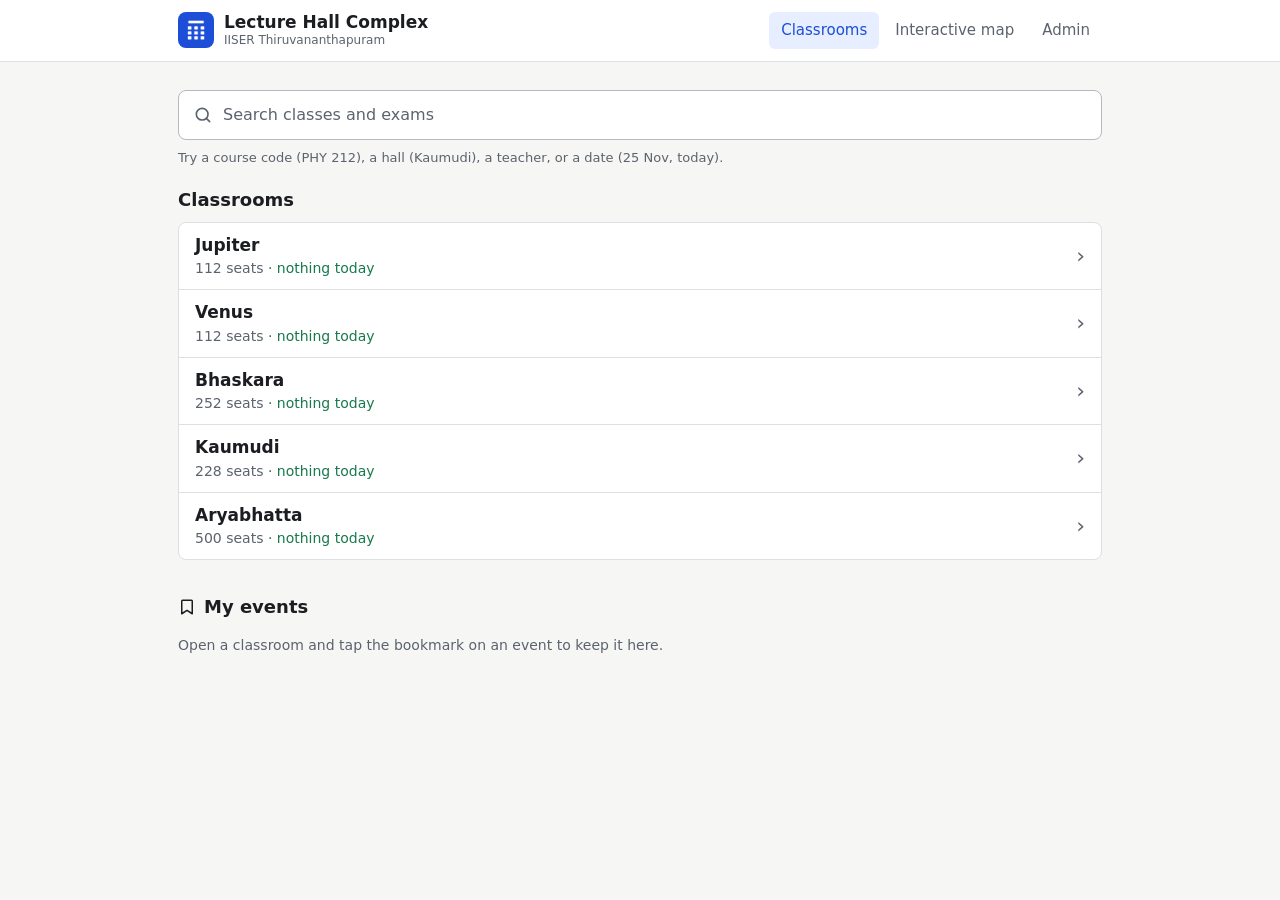
==== commit cd37f736: "v1.33" ====
--- a/index.html
+++ b/index.html
@@ -36,6 +36,7 @@
         <button type="button" data-filter="all" aria-pressed="true">All</button>
         <button type="button" data-filter="class" aria-pressed="false">Classes</button>
         <button type="button" data-filter="exam" aria-pressed="false">Exams</button>
+        <button type="button" class="past-filter" data-past aria-pressed="false">Show past</button>
       </div>
       <div id="search-results" aria-live="polite"></div>
     </section>
--- a/css/styles.css
+++ b/css/styles.css
@@ -430,3 +430,13 @@
 #cheer-dialog .dialog-actions { justify-content: center; margin: 16px 0 20px; }
 @keyframes cheer-dance { from { transform: rotate(-5deg) translateY(0); } to { transform: rotate(5deg) translateY(-8px); } }
 @media (prefers-reduced-motion: reduce) { .cheer-art img { animation: none; } }
+
+/* ---------- exam seat shown to the person who marked it; past-event toggles ---------- */
+.my-seat { display: inline-block; align-self: flex-start; margin-top: 3px; padding: 1px 8px; border: 1px solid var(--accent); border-radius: 4px; background: var(--accent-soft); color: var(--accent); font-size: 12.5px; font-style: normal; font-weight: 600; }
+.my-text .my-seat { display: block; width: max-content; }
+.foot-event .my-seat { margin: 3px 0; font-size: 14px; }
+.cheer-seat { display: inline-block; margin-top: 12px; padding: 6px 16px; border: 1px solid var(--accent); border-radius: 6px; background: var(--accent-soft); color: var(--accent); font-size: 20px; font-weight: 700; }
+.filters .past-filter { margin-left: auto; border-style: dashed; }
+.my-head { display: flex; align-items: center; justify-content: space-between; gap: 10px; margin-bottom: 10px; }
+.my-head .section-title { margin: 0; }
+.past-toggle { padding: 6px 10px; font-size: 13px; }
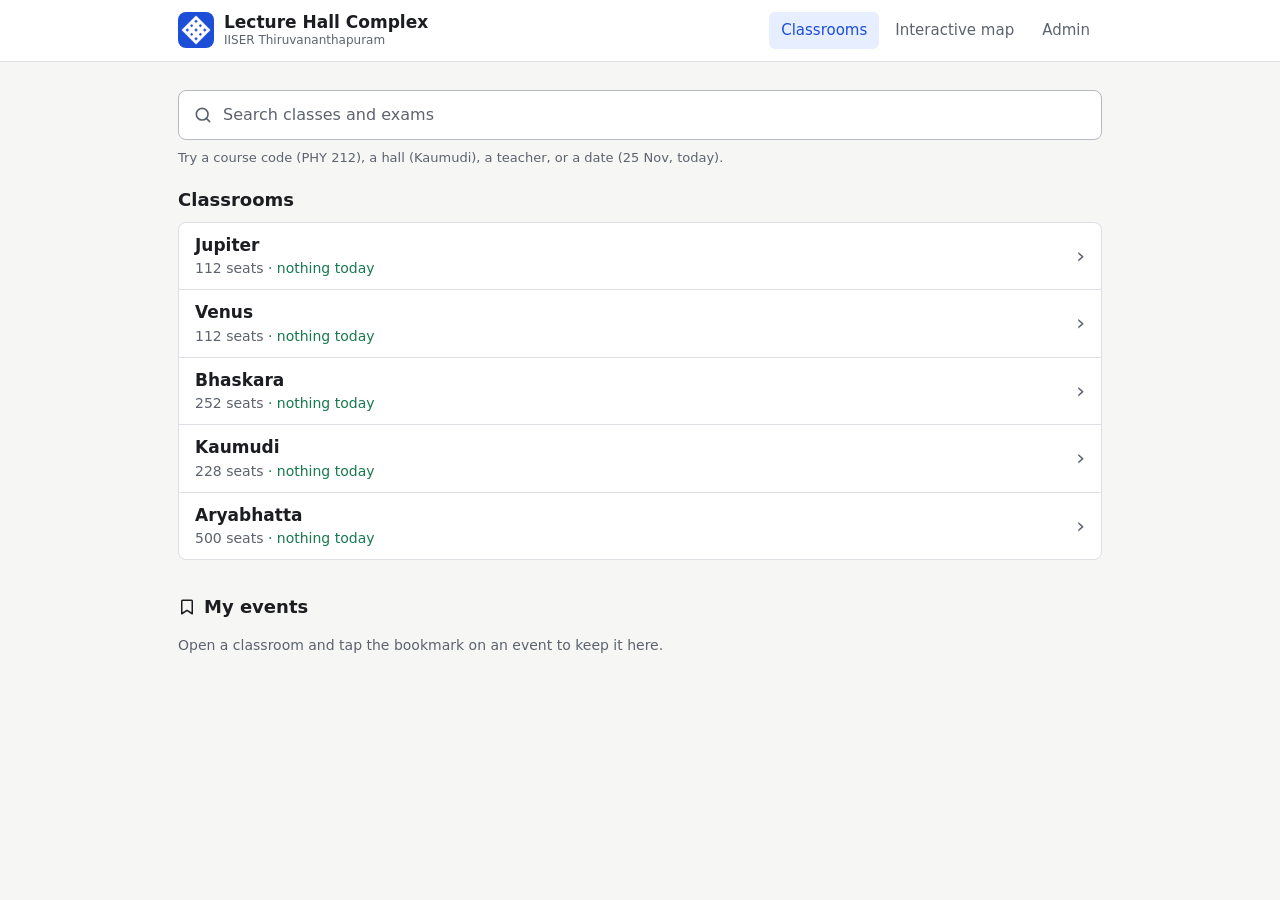
==== commit 93243cea: "v1.35" ====
--- a/index.html
+++ b/index.html
@@ -5,7 +5,7 @@
   <meta name="viewport" content="width=device-width, initial-scale=1">
   <meta name="color-scheme" content="light dark">
   <meta name="theme-color" content="#f6f6f4" media="(prefers-color-scheme: light)">
-  <meta name="theme-color" content="#121214" media="(prefers-color-scheme: dark)">
+  <meta name="theme-color" content="#000000" media="(prefers-color-scheme: dark)">
   <title>Lecture Hall Complex - IISER TVM</title>
   <link rel="manifest" href="manifest.webmanifest">
   <link rel="icon" href="icons/icon-192.png" type="image/png">
--- a/css/styles.css
+++ b/css/styles.css
@@ -12,29 +12,24 @@
   --other: #6d3fc4; --other-soft: #efe9fb;
   --stairs: #e8eaee; --scrim: rgba(0, 0, 0, .45);
   --seat-line: #aab0ba; --seat-ink: #2b2f36; --seat-taken: #e3e5e9; --board: #3b4048;
-  --fp-bg: #ffffff; --fp-floor: #eef0f3; --fp-service: #e8eaee; --fp-room: #ffffff; --fp-room-hover: #e7eeff;
-  --fp-a: #ffffff; --fp-b: #ffffff; --fp-c: #ffffff; --fp-wash: #e8eaee;
   --sans: system-ui, -apple-system, "Segoe UI", Roboto, "Helvetica Neue", Arial, sans-serif;
   --seat-w: 32px; --seat-h: 30px; --gap: 5px; --row-gap: 5px; --aisle-w: 26px; --gutter-w: 64px;
 }
 @media (prefers-color-scheme: dark) {
-  :root:not(.light-only) {
-    --bg: #121214; --surface: #1b1b1e; --soft: #242428;
-    --ink: #ececee; --muted: #a2a2ab;
-    --line: #2f2f35; --line-strong: #4b4b54;
-    --accent: #7aa7ff; --accent-ink: #0b1220; --accent-soft: #1f2b47;
-    --danger: #ff8f85; --danger-soft: #3a1f1d; --ok: #7fd3a7;
-    --class: #7fd3a7; --class-soft: #1d2e26;
-    --exam: #f0b765; --exam-soft: #35291a;
-    --other: #b8a6f5; --other-soft: #2a2440;
-    --stairs: #26262b; --scrim: rgba(0, 0, 0, .65);
-    --seat-line: #5a5a64; --seat-ink: #e3e3e7; --seat-taken: #2a2a2f; --board: #3a3a42;
-    --fp-bg: #1b1b1e; --fp-floor: #232327; --fp-service: #2a2a2f; --fp-room: #1b1b1e; --fp-room-hover: #1f2b47;
-    --fp-a: #1b1b1e; --fp-b: #1b1b1e; --fp-c: #1b1b1e; --fp-wash: #2a2a2f;
+  :root {
+    --bg: #000000; --surface: #0a0a0d; --soft: #141418;
+    --ink: #f1f1f4; --muted: #a0a0aa;
+    --line: #222228; --line-strong: #3c3c46;
+    --accent: #7aa7ff; --accent-ink: #0b1220; --accent-soft: #14203b;
+    --danger: #ff8f85; --danger-soft: #2b1412; --ok: #7fd3a7;
+    --class: #7fd3a7; --class-soft: #0e1f17;
+    --exam: #f0b765; --exam-soft: #241a0c;
+    --other: #b8a6f5; --other-soft: #1b1630;
+    --stairs: #17171b; --scrim: rgba(0, 0, 0, .72);
+    --seat-line: #50505a; --seat-ink: #e8e8ec; --seat-taken: #1f1f24; --board: #2a2a31;
   }
 }
 
-html.light-only { color-scheme: light; }
 * { box-sizing: border-box; }
 [hidden] { display: none !important; }
 html { -webkit-text-size-adjust: 100%; background: var(--bg); }
@@ -153,28 +148,30 @@
 [aria-pressed="true"] > svg { fill: currentColor; }
 
 /* ---------- floor plan page ---------- */
-.map-card { overflow-x: auto; margin-top: 18px; padding: 8px; border: 1px solid var(--line); border-radius: 8px; background: var(--surface); }
+/* The map keeps the colours of the printed floor plan in light and dark mode; the rest of the page follows the device. */
+.map-card { --m-board: #ffffff; --m-lobby: #e4e5e8; --m-stairs: #f1f2f4; --m-edge: #c9c3c7; --m-ink: #2b2540; --m-sub: #4b4561;
+  --m-a: #f2f0d0; --m-b: #ebdad5; --m-c: #e4d6dd; --m-wash: #cde0cf; --m-lift: #dd4b5b; --m-hover: #dbe6ff;
+  overflow-x: auto; margin-top: 18px; padding: 8px; border: 1px solid var(--line); border-radius: 8px; background: var(--m-board); }
 .lhc-map-svg { display: block; width: 100%; min-width: 640px; height: auto; }
 .room-hit { cursor: pointer; }
 .room-hit:focus { outline: none; }
-.room-hit:hover .room-shape, .room-hit:focus-visible .room-shape { fill: var(--fp-room-hover); stroke: var(--accent); stroke-width: 3; }
-.fp-bg { fill: var(--fp-bg); stroke: var(--line); stroke-width: 2; }
-.fp-floor { fill: var(--fp-floor); }
-.fp-lobby, .fp-service { fill: var(--fp-service); stroke: var(--line-strong); stroke-width: 1.5; }
-.room-shape { fill: var(--fp-room); stroke: var(--line-strong); stroke-width: 2; }
-.fp-name { fill: var(--ink); font: 600 34px var(--sans); pointer-events: none; }
-.fp-cap { fill: var(--muted); font: 400 22px var(--sans); pointer-events: none; }
-.fp-label { fill: var(--muted); font: 500 22px var(--sans); }
-.fp-sign { fill: var(--muted); font: 700 16px var(--sans); letter-spacing: .1em; }
-.fp-lift { fill: var(--muted); }
-.fp-door { fill: none; stroke: var(--line-strong); stroke-width: 2; stroke-linecap: round; pointer-events: none; }
-.fp-lift-text { fill: var(--surface); font: 700 12px var(--sans); letter-spacing: .05em; pointer-events: none; }
-.fp-wash { fill: var(--fp-wash); stroke: var(--line-strong); stroke-width: 1.5; }
-.room-shape.tone-a { fill: var(--fp-a); }
-.room-shape.tone-b { fill: var(--fp-b); }
-.room-shape.tone-c { fill: var(--fp-c); }
-.room-hit:hover .room-shape.tone-a, .room-hit:hover .room-shape.tone-b, .room-hit:hover .room-shape.tone-c,
-.room-hit:focus-visible .room-shape.tone-a, .room-hit:focus-visible .room-shape.tone-b, .room-hit:focus-visible .room-shape.tone-c { fill: var(--fp-room-hover); }
+.fp-bg { fill: var(--m-board); stroke: var(--m-edge); stroke-width: 2; }
+.fp-floor { fill: #ffffff; stroke: var(--m-edge); stroke-width: 1.5; }
+.fp-lobby { fill: var(--m-lobby); stroke: var(--m-edge); stroke-width: 1.5; }
+.fp-service { fill: var(--m-stairs); stroke: var(--m-edge); stroke-width: 1.5; }
+.room-shape { stroke: var(--m-edge); stroke-width: 1.5; }
+.room-shape.tone-a { fill: var(--m-a); }
+.room-shape.tone-b { fill: var(--m-b); }
+.room-shape.tone-c { fill: var(--m-c); }
+.room-hit:hover .room-shape, .room-hit:focus-visible .room-shape { fill: var(--m-hover); stroke: #1d4ed8; stroke-width: 3; }
+.fp-name { fill: var(--m-ink); font: 600 34px var(--sans); pointer-events: none; }
+.fp-cap { fill: var(--m-sub); font: 400 22px var(--sans); pointer-events: none; }
+.fp-label { fill: var(--m-ink); font: 500 22px var(--sans); }
+.fp-sign { fill: var(--m-ink); font: 700 16px var(--sans); letter-spacing: .1em; }
+.fp-lift { fill: var(--m-lift); }
+.fp-lift-text { fill: #ffffff; font: 700 12px var(--sans); letter-spacing: .05em; pointer-events: none; }
+.fp-door { fill: none; stroke: var(--m-edge); stroke-width: 2; stroke-linecap: round; pointer-events: none; }
+.fp-wash { fill: var(--m-wash); stroke: var(--m-edge); stroke-width: 1.5; }
 
 /* ---------- classroom page ---------- */
 body.room-page { display: flex; flex-direction: column; min-height: 0; height: 100vh; height: 100dvh; overflow: hidden; }
@@ -204,6 +201,7 @@
 .today-btn:hover { background: var(--accent-soft); }
 .no-events { align-self: center; color: var(--muted); font-size: 14px; }
 .day-bar { display: none; }
+.bar-handle { display: none; }
 .pk-pop { position: absolute; top: calc(100% + 6px); left: 14px; z-index: 30; width: 280px; padding: 12px; border: 1px solid var(--line-strong); border-radius: 8px; background: var(--surface); }
 .pk-head { display: flex; align-items: center; justify-content: space-between; margin-bottom: 8px; }
 .pk-head button { width: 32px; height: 32px; border: 1px solid var(--line); border-radius: 6px; background: var(--surface); color: var(--ink); font-size: 18px; line-height: 1; }
@@ -226,6 +224,7 @@
 .chip[data-type="other"] { border-left-color: var(--other); }
 .chip:hover { background: var(--soft); }
 .chip.selected { border-color: var(--accent); border-left-color: var(--accent); background: var(--accent-soft); }
+.chip-tag { display: none; }
 .chip-time { font-size: 14px; font-weight: 600; line-height: 1.25; white-space: nowrap; }
 .chip-sub { max-width: 100%; color: var(--muted); font-size: 12px; line-height: 1.3; overflow-wrap: anywhere; }
 .chip-mark { position: absolute; top: 2px; right: 2px; display: grid; place-items: center; width: 30px; height: 30px; padding: 0; border: 0; border-radius: 6px; background: transparent; color: var(--muted); }
@@ -365,6 +364,23 @@
 
 body.room-page #toast { bottom: 140px; }
 
+/* dark glass */
+/* Dark mode only: pure black page, a faint blue glow at the top, and frosted headers and cards. */
+@media (prefers-color-scheme: dark) {
+  body { background-color: #000; background-image: radial-gradient(900px 380px at 50% -120px, rgba(96, 140, 255, .16), transparent 70%); background-repeat: no-repeat; }
+  .site-bar, .topbar, .event-bar { background: rgba(12, 12, 16, .72); border-color: rgba(255, 255, 255, .08); -webkit-backdrop-filter: blur(18px) saturate(150%); backdrop-filter: blur(18px) saturate(150%); }
+  .menu, .my-item, .search-box, .room-foot, .zoom-tools, .chip, .date-pill, .strip-arrow, .btn, .bookmark-btn, .add-btn { background: rgba(255, 255, 255, .045); border-color: rgba(255, 255, 255, .11); -webkit-backdrop-filter: blur(12px); backdrop-filter: blur(12px); }
+  .room-foot { background: rgba(12, 12, 16, .72); border-top-color: rgba(255, 255, 255, .08); -webkit-backdrop-filter: blur(18px) saturate(150%); backdrop-filter: blur(18px) saturate(150%); }
+  .chip.selected, .date-pill.selected, .btn.primary, .bookmark-btn[aria-pressed="true"] { background: var(--accent-soft); border-color: var(--accent); }
+  .date-pill.selected, .btn.primary { background: var(--accent); }
+  .btn.quiet { background: transparent; border-color: transparent; -webkit-backdrop-filter: none; backdrop-filter: none; }
+  .pk-pop { background: rgba(14, 14, 18, .9); border-color: rgba(255, 255, 255, .14); -webkit-backdrop-filter: blur(20px); backdrop-filter: blur(20px); }
+  dialog { background: rgba(16, 16, 21, .82); border-color: rgba(255, 255, 255, .14); -webkit-backdrop-filter: blur(22px) saturate(150%); backdrop-filter: blur(22px) saturate(150%); }
+  dialog::backdrop { background: rgba(0, 0, 0, .6); -webkit-backdrop-filter: blur(4px); backdrop-filter: blur(4px); }
+  .map-card { border-color: rgba(255, 255, 255, .14); }
+}
+/* end dark glass */
+
 /* ---------- phones ---------- */
 @media (max-width: 759px) {
   :root { --gap: 4px; --row-gap: 4px; --aisle-w: 24px; --gutter-w: 54px; }
@@ -399,7 +415,7 @@
   .month-btn { display: inline-flex; align-items: center; gap: 4px; padding: 4px 4px; border: 0; background: transparent; font-size: 15px; font-weight: 600; }
   .day-strip { position: relative; display: flex; gap: 4px; padding: 2px 12px; overflow-x: auto; scrollbar-width: none; }
   .day-strip::-webkit-scrollbar { display: none; }
-  .day-tile { position: relative; flex: 0 0 auto; display: flex; flex-direction: column; align-items: center; justify-content: center; gap: 2px; width: 44px; height: 50px; padding: 0; border: 1px solid transparent; border-radius: 8px; background: transparent; }
+  .day-tile { position: relative; flex: 0 0 auto; display: flex; flex-direction: column; align-items: center; justify-content: center; gap: 2px; width: calc((100vw - 24px) / 7.4 - 4px); max-width: 56px; height: 54px; padding: 0; border: 1px solid transparent; border-radius: 12px; background: transparent; }
   .day-tile span { color: var(--muted); font-size: 11px; font-weight: 500; }
   .day-tile b { font-size: 17px; font-weight: 600; line-height: 1; }
   .day-tile.today { border-color: var(--line-strong); }
@@ -408,10 +424,33 @@
   .day-tile.selected span { color: inherit; opacity: .85; }
   .day-tile.selected.has::after { background: var(--accent-ink); }
   .pk-pop { left: 12px; right: 12px; width: auto; max-width: 320px; }
-  .event-strip { flex: none; width: 100%; padding: 0 12px 2px; }
-  .event-strip { padding-top: 4px; }
-  .chip { min-width: 140px; max-width: 240px; min-height: 44px; padding: 5px 32px 5px 9px; }
-  .chip-time { font-size: 13px; }
+  .event-strip { flex: none; width: 100%; gap: 8px; padding: 0 12px 2px; scroll-padding: 0 12px; scroll-snap-type: x mandatory; scrollbar-width: none; }
+  .event-strip::-webkit-scrollbar { display: none; }
+  .event-strip { padding-top: 6px; }
+  .chip-wrap { flex: 1 0 auto; display: flex; min-width: 42%; max-width: 80%; }
+  .chip, .chip[data-type] { flex: 1; width: 100%; min-width: 0; max-width: none; min-height: 58px; gap: 3px; padding: 8px 12px; border: 1px solid var(--line); border-radius: 10px; position: relative; }
+  .chip.selected, .chip.selected[data-type] { border-color: var(--accent); }
+  .chip::before { content: ""; position: absolute; left: 0; top: 10px; bottom: 10px; width: 4px; border-radius: 0 3px 3px 0; background: var(--class); }
+  .chip[data-type="exam"]::before { background: var(--exam); }
+  .chip[data-type="other"]::before { background: var(--other); }
+  .chip.selected::before { background: var(--accent); }
+  .chip-time { padding-left: 4px; font-size: 13px; }
+  .chip-sub { padding-left: 4px; color: var(--ink); font-size: 14px; font-weight: 500; line-height: 1.25; }
+  .chip-tag { display: inline; margin-left: 6px; font-size: 11px; font-weight: 700; letter-spacing: .03em; text-transform: uppercase; color: var(--exam); }
+  .chip[data-type="other"] .chip-tag { color: var(--other); }
+  .chip-mark { top: 4px; right: 4px; width: 26px; height: 26px; }
+  .chip-mark[aria-pressed="false"] { display: none; }
+  .map-scroll.whole .map-sizer { margin: auto; }
+
+  /* Pull-up handle: collapses the dates and events so the seat map gets the whole screen. */
+  .bar-handle { display: flex; align-items: center; justify-content: center; gap: 10px; width: 100%; min-height: 22px; padding: 3px 14px 6px; border: 0; background: transparent; color: var(--muted); text-align: left; }
+  .grab { width: 40px; height: 4px; border-radius: 2px; background: var(--line-strong); }
+  .bar-sum, .bar-chev { display: none; }
+  .event-bar.collapsed .event-bar-inner { display: none; }
+  .event-bar.collapsed .bar-handle { justify-content: space-between; min-height: 46px; padding: 8px 14px; }
+  .event-bar.collapsed .grab { display: none; }
+  .event-bar.collapsed .bar-sum { display: block; flex: 1; min-width: 0; overflow: hidden; color: var(--ink); font-size: 14px; font-weight: 600; text-overflow: ellipsis; white-space: nowrap; }
+  .event-bar.collapsed .bar-chev { display: block; flex: 0 0 auto; }
   .room-foot { gap: 6px 12px; padding: 8px 12px max(14px, env(safe-area-inset-bottom)); }
   .foot-event { flex-basis: 100%; }
   .foot-event strong { font-size: 15px; }
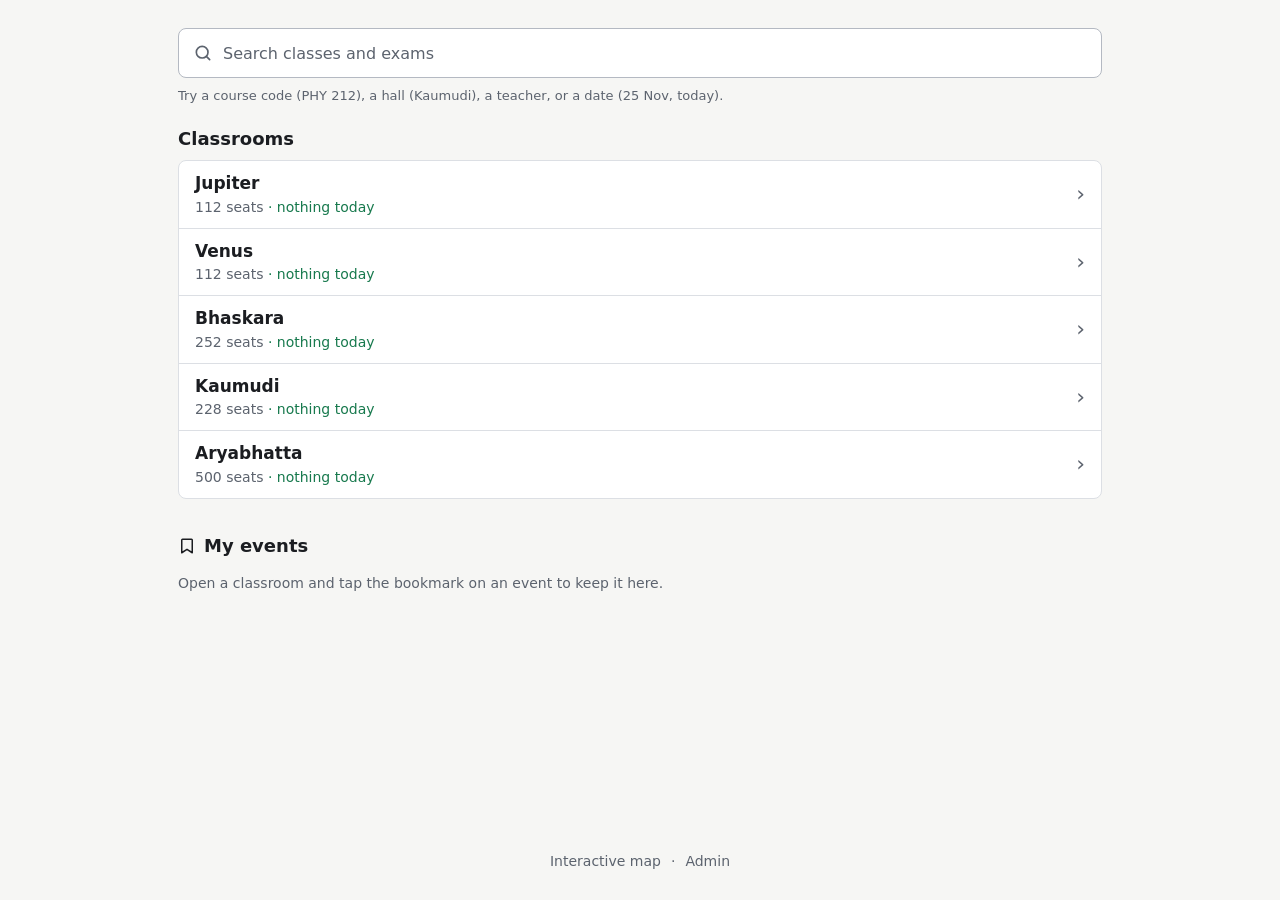
==== commit cbee6dec: "v1.36" ====
--- a/index.html
+++ b/index.html
@@ -12,18 +12,9 @@
   <link rel="apple-touch-icon" href="icons/apple-touch-icon.png">
   <link rel="stylesheet" href="css/styles.css">
 </head>
-<body>
-  <header class="site-bar">
-    <div class="site-bar-inner">
-      <a class="brand" href="index.html"><img class="brand-icon" src="icons/icon-192.png" alt="" width="36" height="36"><span class="brand-text"><b>Lecture Hall Complex</b><small>IISER Thiruvananthapuram</small></span></a>
-      <nav class="site-nav" aria-label="Main">
-        <a href="index.html" aria-current="page">Classrooms</a>
-        <a href="interactive-map.html">Interactive map</a>
-        <a href="admin.html">Admin</a>
-      </nav>
-    </div>
-  </header>
+<body class="has-foot">
   <main class="shell">
+    <h1 class="visually-hidden">Lecture Hall Complex, IISER Thiruvananthapuram</h1>
     <section class="search" aria-label="Search classes and exams">
       <label class="visually-hidden" for="search-input">Search classes and exams</label>
       <div class="search-box">
@@ -49,6 +40,7 @@
       <section class="my-events" id="my-events" aria-labelledby="my-title"></section>
     </div>
   </main>
+  <footer class="site-foot"><nav aria-label="More pages"><a href="interactive-map.html">Interactive map</a> <span aria-hidden="true">·</span> <a href="admin.html">Admin</a></nav></footer>
   <script src="supabase/config.js"></script>
   <script src="js/format.js"></script>
   <script src="js/data.js"></script>
--- a/css/styles.css
+++ b/css/styles.css
@@ -50,18 +50,13 @@
 .back:hover { color: var(--ink); text-decoration: underline; }
 .lede { margin-top: 6px; color: var(--muted); }
 
-/* ---------- site bar (home, floor plan, admin) ---------- */
-.site-bar { border-bottom: 1px solid var(--line); background: var(--surface); }
-.site-bar-inner { display: flex; align-items: center; justify-content: space-between; gap: 16px; max-width: 960px; margin: 0 auto; padding: 12px 18px; }
-.brand { display: flex; align-items: center; gap: 10px; min-width: 0; text-decoration: none; }
-.brand-icon { flex: 0 0 auto; width: 36px; height: 36px; border-radius: 8px; }
-.brand-text { display: flex; flex-direction: column; min-width: 0; line-height: 1.25; }
-.brand b { font-size: 17px; font-weight: 650; }
-.brand small { color: var(--muted); font-size: 12px; }
-.site-nav { display: flex; gap: 4px; }
-.site-nav a { padding: 7px 12px; border-radius: 6px; color: var(--muted); font-size: 15px; font-weight: 500; text-decoration: none; }
-.site-nav a:hover { background: var(--soft); color: var(--ink); }
-.site-nav a[aria-current="page"] { background: var(--accent-soft); color: var(--accent); }
+/* ---------- page footer (home, interactive map, admin): plain text links ---------- */
+body.has-foot { display: flex; flex-direction: column; }
+body.has-foot > main { flex: 1 0 auto; width: 100%; }
+.site-foot { flex: 0 0 auto; padding: 8px 18px 28px; color: var(--muted); font-size: 14px; text-align: center; }
+.site-foot a { color: var(--muted); text-decoration: none; }
+.site-foot a:hover, .site-foot a:focus-visible { color: var(--ink); text-decoration: underline; }
+.site-foot nav { display: flex; flex-wrap: wrap; justify-content: center; gap: 4px 10px; }
 
 /* ---------- buttons, fields, dialogs ---------- */
 .btn { display: inline-flex; align-items: center; justify-content: center; gap: 6px; padding: 8px 14px; border: 1px solid var(--line-strong); border-radius: 6px; background: var(--surface); font-size: 14px; font-weight: 500; text-decoration: none; }
@@ -368,7 +363,7 @@
 /* Dark mode only: pure black page, a faint blue glow at the top, and frosted headers and cards. */
 @media (prefers-color-scheme: dark) {
   body { background-color: #000; background-image: radial-gradient(900px 380px at 50% -120px, rgba(96, 140, 255, .16), transparent 70%); background-repeat: no-repeat; }
-  .site-bar, .topbar, .event-bar { background: rgba(12, 12, 16, .72); border-color: rgba(255, 255, 255, .08); -webkit-backdrop-filter: blur(18px) saturate(150%); backdrop-filter: blur(18px) saturate(150%); }
+  .topbar, .event-bar { background: rgba(12, 12, 16, .72); border-color: rgba(255, 255, 255, .08); -webkit-backdrop-filter: blur(18px) saturate(150%); backdrop-filter: blur(18px) saturate(150%); }
   .menu, .my-item, .search-box, .room-foot, .zoom-tools, .chip, .date-pill, .strip-arrow, .btn, .bookmark-btn, .add-btn { background: rgba(255, 255, 255, .045); border-color: rgba(255, 255, 255, .11); -webkit-backdrop-filter: blur(12px); backdrop-filter: blur(12px); }
   .room-foot { background: rgba(12, 12, 16, .72); border-top-color: rgba(255, 255, 255, .08); -webkit-backdrop-filter: blur(18px) saturate(150%); backdrop-filter: blur(18px) saturate(150%); }
   .chip.selected, .date-pill.selected, .btn.primary, .bookmark-btn[aria-pressed="true"] { background: var(--accent-soft); border-color: var(--accent); }
@@ -388,13 +383,6 @@
   .shell { padding: 20px 14px 44px; }
   .my-events { margin-top: 28px; }
   .my-open { min-height: 56px; }
-  .site-bar-inner { flex-wrap: wrap; gap: 8px; padding: 10px 14px 0; }
-  .brand-icon { width: 34px; height: 34px; }
-  .brand b { font-size: 16px; }
-  .site-nav { width: calc(100% + 28px); margin: 0 -14px; gap: 0; border-top: 1px solid var(--line); }
-  .site-nav a { flex: 1; padding: 11px 6px 9px; border-bottom: 3px solid transparent; border-radius: 0; text-align: center; font-size: 14px; }
-  .site-nav a:hover { background: transparent; }
-  .site-nav a[aria-current="page"] { background: transparent; border-bottom-color: var(--accent); font-weight: 600; }
   .topbar h1 { font-size: 17px; }
   .topbar-inner { padding: 6px 10px; }
   .back-btn { width: 36px; height: 36px; }
